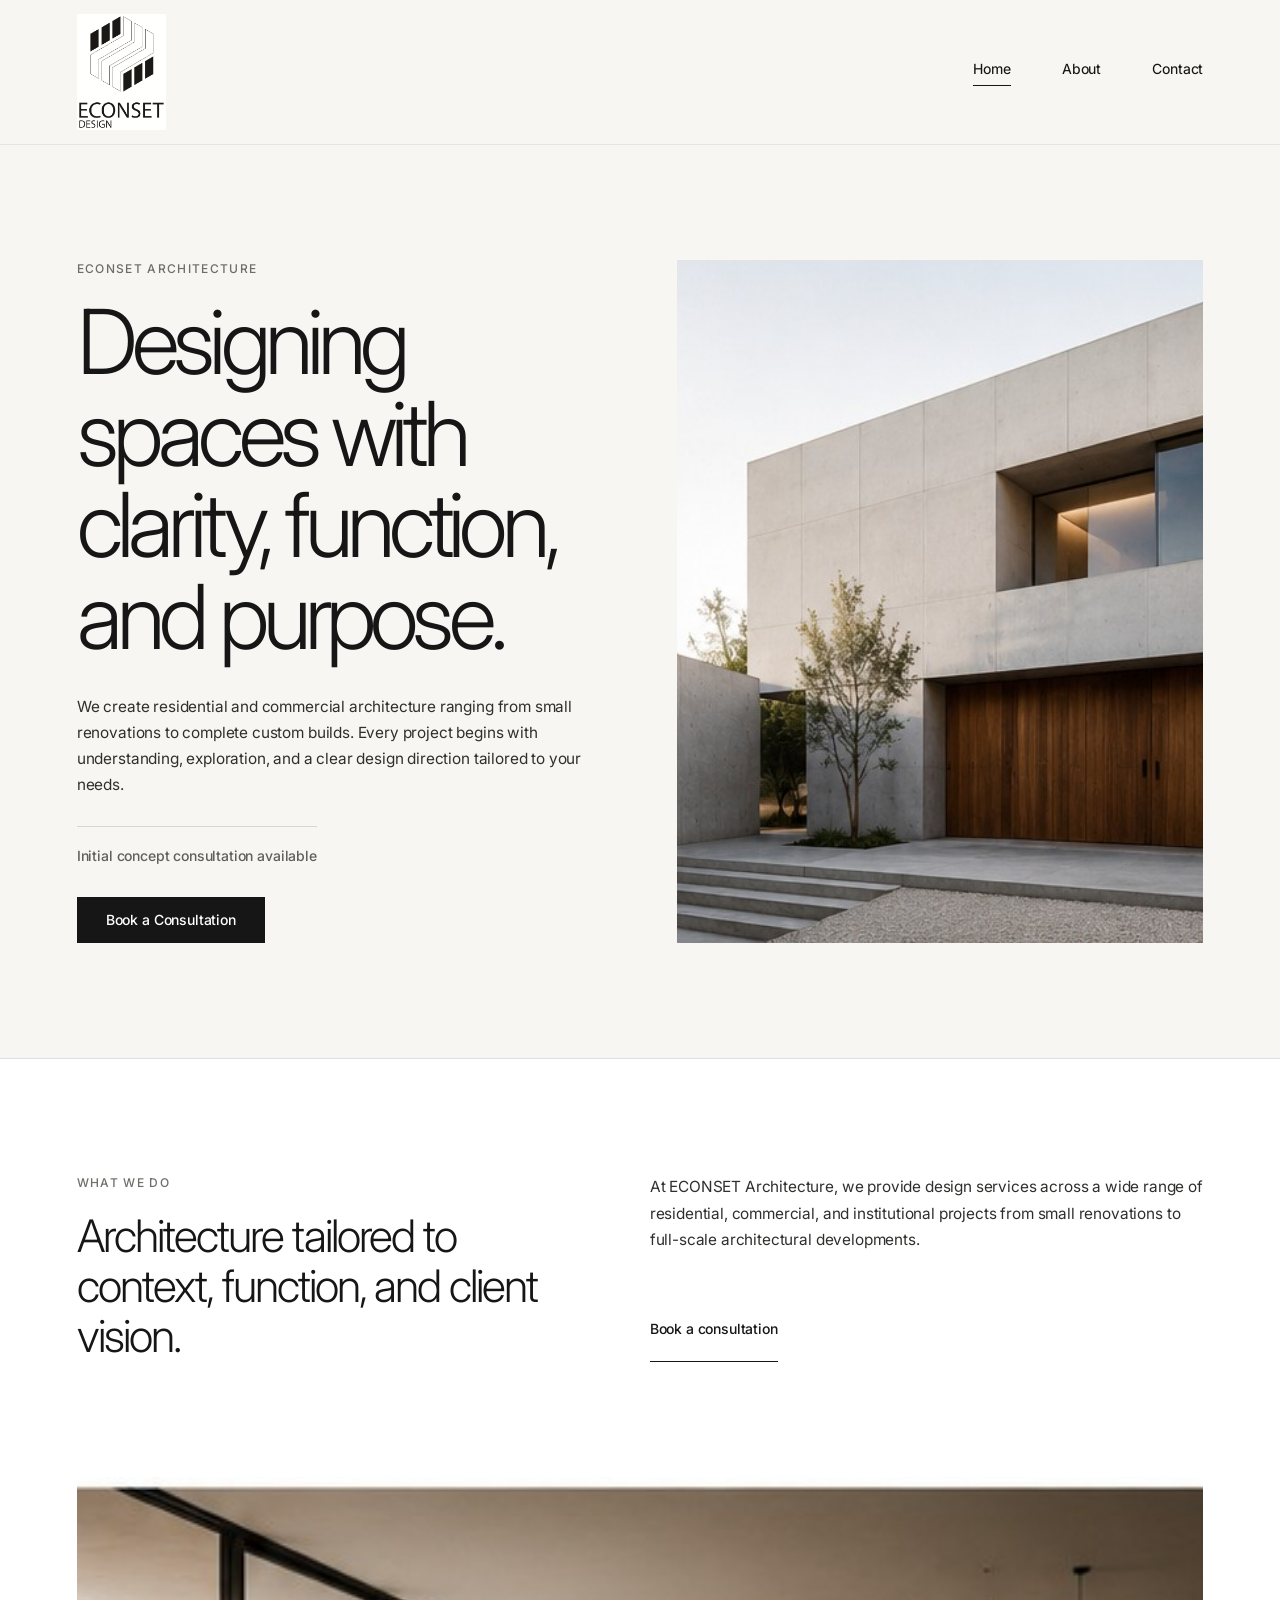
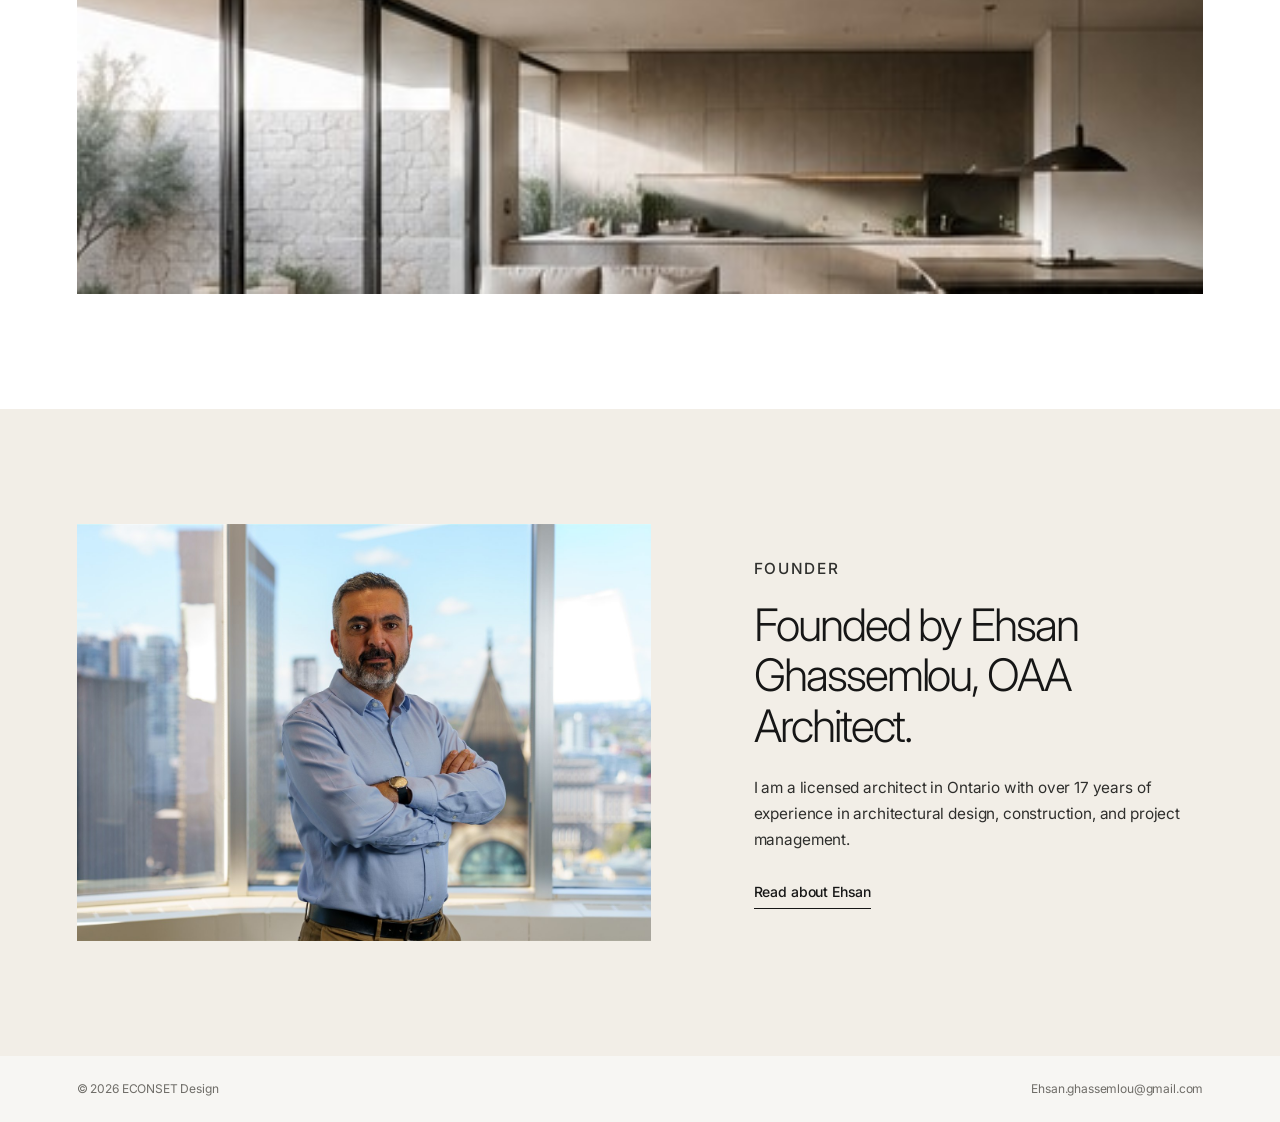
==== index.html @ 179ab087 "Use logo and architecture photos in site" ====
<!doctype html>
<html lang="en">
  <head>
    <meta charset="utf-8" />
    <meta name="viewport" content="width=device-width, initial-scale=1" />
    <meta
      name="description"
      content="ECONSET Design creates residential and commercial architecture with clarity, function, and purpose."
    />
    <title>ECONSET Design | Architecture Studio</title>
    <link rel="stylesheet" href="styles.css" />
  </head>
  <body data-page="home">
    <header class="site-header">
      <a class="brand" href="index.html" aria-label="ECONSET Design home">
        <img src="assets/econset-design-logo.png" alt="ECONSET Design" />
      </a>

      <nav class="nav" aria-label="Primary navigation" data-nav>
        <a href="index.html" data-nav-link="home">Home</a>
        <a href="about.html" data-nav-link="about">About</a>
        <a href="contact.html" data-nav-link="contact">Contact</a>
      </nav>

      <button class="menu-button" type="button" aria-label="Open menu" aria-expanded="false" data-menu-button>
        <span></span>
        <span></span>
      </button>
    </header>

    <main>
      <section class="home-hero">
        <div class="hero-copy">
          <p class="section-label">ECONSET Architecture</p>
          <h1>Designing spaces with clarity, function, and purpose.</h1>
          <p>
            We create residential and commercial architecture ranging from small renovations to complete custom builds.
            Every project begins with understanding, exploration, and a clear design direction tailored to your needs.
          </p>
          <p class="concept-note">Initial concept consultation available</p>
          <a class="button" href="contact.html">Book a Consultation</a>
        </div>
        <div class="hero-image">
          <img src="assets/hero-exterior.jpg" alt="Modern concrete residential architecture" />
        </div>
      </section>

      <section class="section split-section">
        <div>
          <p class="section-label">What We Do</p>
          <h2>Architecture tailored to context, function, and client vision.</h2>
        </div>
        <div class="body-copy">
          <p>
            At ECONSET Architecture, we provide design services across a wide range of residential, commercial, and
            institutional projects from small renovations to full-scale architectural developments.
          </p>
          <a class="text-link" href="contact.html">Book a consultation</a>
        </div>
      </section>

      <section class="image-band" aria-label="Warm modern interior architecture">
        <img src="assets/about-interior.jpg" alt="Warm minimal residential interior" />
      </section>

      <section class="section founder-preview">
        <img src="assets/ehsan-ghassemlou.jpg" alt="Ehsan Ghassemlou, OAA Architect" />
        <div>
          <p class="section-label">Founder</p>
          <h2>Founded by Ehsan Ghassemlou, OAA Architect.</h2>
          <p>
            I am a licensed architect in Ontario with over 17 years of experience in architectural design,
            construction, and project management.
          </p>
          <a class="text-link" href="about.html">Read about Ehsan</a>
        </div>
      </section>
    </main>

    <footer class="site-footer">
      <p>© 2026 ECONSET Design</p>
      <a href="mailto:Ehsan.ghassemlou@gmail.com">Ehsan.ghassemlou@gmail.com</a>
    </footer>

    <script src="script.js"></script>
  </body>
</html>
---- styles.css ----
@import url("https://fonts.googleapis.com/css2?family=Inter:wght@300;400;450;500;600&display=swap");

:root {
  --color-ink: #161616;
  --color-ink-soft: #2f2f2d;
  --color-muted: #6f6d68;
  --color-paper: #f7f6f3;
  --color-white: #ffffff;
  --color-warm-white: #f2eee7;
  --color-stone: #d4ccc2;
  --color-stone-mid: #a6a09a;
  --color-concrete: #625e58;
  --color-wood: #4f3321;
  --color-line: rgba(22, 22, 22, 0.14);
  --font-main: "Neue Haas Grotesk", "Inter", "Helvetica Neue", Arial, sans-serif;
  --page-max: 1280px;
  --section-x: clamp(24px, 6vw, 78px);
  --transition: 180ms ease;
}

* {
  box-sizing: border-box;
}

html {
  scroll-behavior: smooth;
}

body {
  margin: 0;
  color: var(--color-ink);
  background: var(--color-paper);
  font-family: var(--font-main);
  font-size: 16px;
  line-height: 1.55;
  letter-spacing: -0.01em;
}

body.menu-open {
  overflow: hidden;
}

a {
  color: inherit;
  text-decoration: none;
}

img {
  display: block;
  max-width: 100%;
}

p,
h1,
h2,
h3 {
  margin: 0;
}

main {
  width: min(100%, var(--page-max));
  margin: 0 auto;
  background: var(--color-white);
}

.site-header {
  position: sticky;
  top: 0;
  z-index: 20;
  width: min(100%, var(--page-max));
  min-height: 86px;
  display: flex;
  align-items: center;
  justify-content: space-between;
  gap: 40px;
  margin: 0 auto;
  padding: 14px var(--section-x);
  border-bottom: 1px solid rgba(22, 22, 22, 0.08);
  background: rgba(247, 246, 243, 0.94);
  backdrop-filter: blur(14px);
}

.brand {
  display: inline-flex;
  align-items: center;
  flex: 0 0 auto;
}

.brand img {
  width: clamp(70px, 7vw, 98px);
  height: auto;
}

.nav {
  display: flex;
  align-items: center;
  gap: clamp(30px, 4vw, 58px);
  color: var(--color-ink);
  font-size: 14px;
  font-weight: 450;
}

.nav a {
  padding-bottom: 5px;
  border-bottom: 1px solid transparent;
  transition: border-color var(--transition), opacity var(--transition);
}

.nav a:hover,
.nav a.is-active {
  border-color: currentColor;
}

.menu-button {
  display: none;
  width: 30px;
  height: 24px;
  padding: 0;
  border: 0;
  background: transparent;
  cursor: pointer;
}

.menu-button span {
  display: block;
  height: 1px;
  margin: 7px 0;
  background: var(--color-ink);
  transition: transform var(--transition), opacity var(--transition);
}

.menu-open .menu-button span:first-child {
  transform: translateY(4px) rotate(45deg);
}

.menu-open .menu-button span:last-child {
  transform: translateY(-4px) rotate(-45deg);
}

.home-hero {
  min-height: calc(100vh - 86px);
  display: grid;
  grid-template-columns: minmax(0, 0.7fr) minmax(380px, 0.72fr);
  gap: clamp(48px, 7vw, 96px);
  align-items: center;
  padding: clamp(72px, 9vw, 128px) var(--section-x);
  background: var(--color-paper);
}

.hero-copy {
  max-width: 710px;
}

.section-label {
  margin: 0 0 18px;
  color: var(--color-muted);
  font-size: 12px;
  font-weight: 500;
  letter-spacing: 0.11em;
  text-transform: uppercase;
}

h1 {
  max-width: 820px;
  font-size: clamp(48px, 7vw, 92px);
  font-weight: 300;
  line-height: 1.02;
  letter-spacing: -0.065em;
}

h2 {
  font-size: clamp(30px, 3.5vw, 48px);
  font-weight: 300;
  line-height: 1.12;
  letter-spacing: -0.045em;
}

h3 {
  font-size: 18px;
  font-weight: 500;
}

.hero-copy > p:not(.section-label):not(.concept-note),
.page-hero > p:not(.section-label),
.body-copy p,
.founder-preview p,
.narrative p,
.service-list p,
.timeline p,
.contact-hero p {
  max-width: 560px;
  color: var(--color-ink-soft);
  font-size: clamp(15px, 1.2vw, 17px);
  line-height: 1.7;
}

.hero-copy > p:not(.section-label):not(.concept-note) {
  margin-top: 32px;
}

.concept-note {
  width: fit-content;
  margin: 28px 0 30px;
  padding-top: 18px;
  border-top: 1px solid var(--color-line);
  color: var(--color-concrete);
  font-size: 14px;
  font-weight: 500;
}

.hero-image {
  min-height: 520px;
  align-self: stretch;
  overflow: hidden;
}

.hero-image img {
  width: 100%;
  height: 100%;
  object-fit: cover;
  object-position: center;
}

.button {
  min-height: 46px;
  display: inline-flex;
  align-items: center;
  justify-content: center;
  padding: 0 28px;
  border: 1px solid var(--color-ink);
  background: var(--color-ink);
  color: var(--color-white);
  font-size: 14px;
  font-weight: 500;
  transition: background var(--transition), color var(--transition), border-color var(--transition);
}

.button:hover {
  background: transparent;
  color: var(--color-ink);
}

.text-link {
  display: inline-flex;
  width: fit-content;
  margin-top: 28px;
  padding-bottom: 5px;
  border-bottom: 1px solid currentColor;
  color: var(--color-ink);
  font-size: 14px;
  font-weight: 500;
}

.section {
  padding: clamp(72px, 9vw, 118px) var(--section-x);
}

.split-section {
  display: grid;
  grid-template-columns: minmax(260px, 0.85fr) minmax(320px, 1fr);
  gap: clamp(44px, 8vw, 120px);
  border-top: 1px solid var(--color-line);
}

.body-copy {
  display: grid;
  gap: 22px;
}

.image-band {
  padding: 0 var(--section-x) clamp(72px, 9vw, 118px);
  background: var(--color-white);
}

.image-band img {
  width: 100%;
  aspect-ratio: 2.7 / 1;
  object-fit: cover;
  object-position: center;
}

.founder-preview {
  display: grid;
  grid-template-columns: minmax(320px, 0.92fr) minmax(300px, 0.72fr);
  gap: clamp(44px, 8vw, 104px);
  align-items: center;
  background: var(--color-warm-white);
}

.founder-preview img,
.about-hero img {
  width: 100%;
  aspect-ratio: 1.38 / 1;
  object-fit: cover;
  object-position: center;
}

.founder-preview h2 {
  margin-bottom: 24px;
}

.page-hero {
  min-height: 440px;
  display: grid;
  align-content: center;
  gap: 24px;
  padding: clamp(84px, 10vw, 132px) var(--section-x);
  background: var(--color-paper);
}

.page-hero h1 {
  max-width: 900px;
  font-size: clamp(44px, 6vw, 78px);
}

.about-hero {
  grid-template-columns: minmax(0, 0.85fr) minmax(320px, 0.72fr);
  align-items: center;
  background: var(--color-white);
}

.about-hero img {
  aspect-ratio: 1.12 / 1;
}

.narrative {
  max-width: 920px;
  display: grid;
  gap: 24px;
  margin: 0 auto;
  background: var(--color-white);
}

.narrative h2 {
  margin-bottom: 12px;
}

.profile-note {
  margin-top: 18px;
  color: var(--color-muted);
  font-size: 14px;
}

.service-list {
  display: grid;
  border-top: 1px solid var(--color-line);
}

.service-list article {
  display: grid;
  grid-template-columns: minmax(280px, 0.7fr) minmax(320px, 1fr);
  gap: clamp(28px, 7vw, 96px);
  padding: 34px 0;
  border-bottom: 1px solid var(--color-line);
}

.service-list h2 {
  font-size: clamp(24px, 2.6vw, 36px);
}

.timeline {
  display: grid;
  gap: 0;
  border-top: 1px solid var(--color-line);
}

.timeline article {
  display: grid;
  grid-template-columns: 88px minmax(0, 1fr);
  gap: 34px;
  align-items: baseline;
  padding: 30px 0;
  border-bottom: 1px solid var(--color-line);
}

.timeline span {
  color: var(--color-muted);
  font-size: 22px;
  font-weight: 300;
}

.timeline h2 {
  font-size: clamp(24px, 2.6vw, 34px);
}

.timeline p {
  margin-top: 10px;
}

.contact-grid {
  display: grid;
  grid-template-columns: minmax(280px, 0.65fr) minmax(360px, 1fr);
  gap: clamp(42px, 8vw, 118px);
  border-top: 1px solid var(--color-line);
}

.contact-hero {
  grid-template-columns: minmax(0, 0.82fr) minmax(320px, 0.7fr);
  align-items: center;
}

.contact-hero img {
  width: 100%;
  aspect-ratio: 1.35 / 1;
  object-fit: cover;
  object-position: center;
}

.contact-details {
  display: grid;
  align-content: start;
  gap: 18px;
  color: var(--color-ink-soft);
  font-size: clamp(18px, 2vw, 24px);
  font-weight: 300;
  line-height: 1.35;
}

.contact-details a:hover {
  color: var(--color-concrete);
}

.contact-form {
  display: grid;
  gap: 20px;
}

.contact-form label {
  display: grid;
  gap: 8px;
  color: var(--color-muted);
  font-size: 12px;
  font-weight: 500;
  letter-spacing: 0.08em;
  text-transform: uppercase;
}

.contact-form input,
.contact-form textarea {
  width: 100%;
  border: 0;
  border-bottom: 1px solid var(--color-line);
  border-radius: 0;
  background: transparent;
  color: var(--color-ink);
  font: inherit;
  outline: none;
  padding: 12px 0;
}

.contact-form textarea {
  resize: vertical;
}

.contact-form input:focus,
.contact-form textarea:focus {
  border-color: var(--color-ink);
}

.contact-form .button {
  width: fit-content;
  margin-top: 12px;
  cursor: pointer;
}

.site-footer {
  width: min(100%, var(--page-max));
  display: flex;
  justify-content: space-between;
  gap: 24px;
  margin: 0 auto;
  padding: 24px var(--section-x);
  color: var(--color-muted);
  background: var(--color-paper);
  font-size: 12px;
}

@media (max-width: 860px) {
  .site-header {
    min-height: 72px;
    padding: 10px 24px;
  }

  .brand img {
    width: 64px;
  }

  .nav {
    position: fixed;
    top: 72px;
    right: 0;
    left: 0;
    display: grid;
    gap: 0;
    padding: 8px 24px 22px;
    border-top: 1px solid rgba(22, 22, 22, 0.08);
    background: rgba(247, 246, 243, 0.98);
    transform: translateY(-125%);
    transition: transform var(--transition);
  }

  .nav.is-open {
    transform: translateY(0);
  }

  .nav a {
    width: fit-content;
    padding: 12px 0 5px;
  }

  .menu-button {
    display: block;
  }

  .home-hero,
  .split-section,
  .founder-preview,
  .about-hero,
  .contact-hero,
  .service-list article,
  .contact-grid {
    grid-template-columns: 1fr;
  }

  .home-hero {
    min-height: auto;
    gap: 48px;
    padding: 64px 28px;
  }

  .hero-image {
    min-height: 320px;
    order: -1;
  }

  .image-band {
    padding-right: 28px;
    padding-left: 28px;
  }

  .image-band img {
    aspect-ratio: 1.35 / 1;
  }

  .section,
  .page-hero {
    padding-right: 28px;
    padding-left: 28px;
  }

  .founder-preview img,
  .about-hero img {
    aspect-ratio: 1.05 / 1;
  }

  .service-list article {
    gap: 16px;
  }

  .timeline article {
    grid-template-columns: 1fr;
    gap: 8px;
  }

  .contact-form .button {
    width: 100%;
  }

  .site-footer {
    flex-direction: column;
    padding: 22px 28px;
  }
}

@media (max-width: 520px) {
  h1 {
    font-size: clamp(42px, 13vw, 58px);
  }

  .page-hero h1 {
    font-size: clamp(40px, 12vw, 54px);
  }

  .button {
    width: 100%;
  }
}
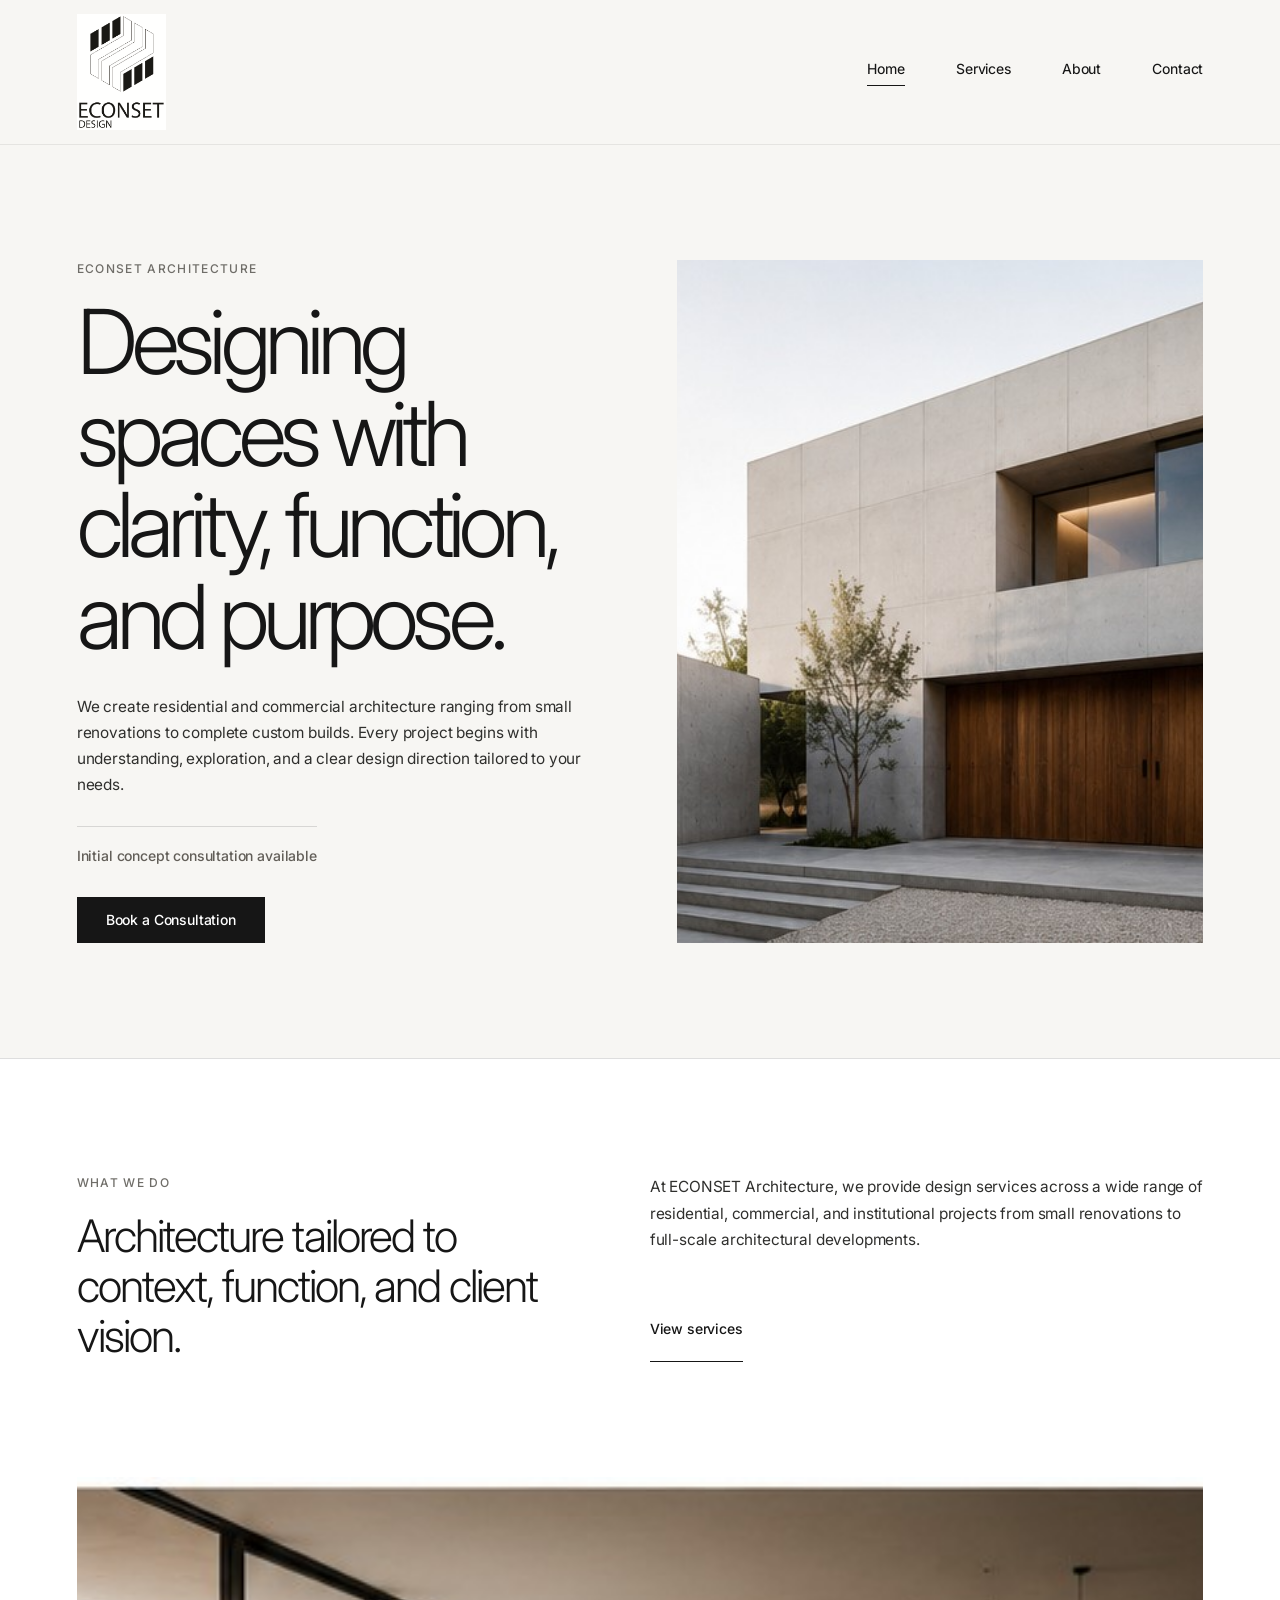
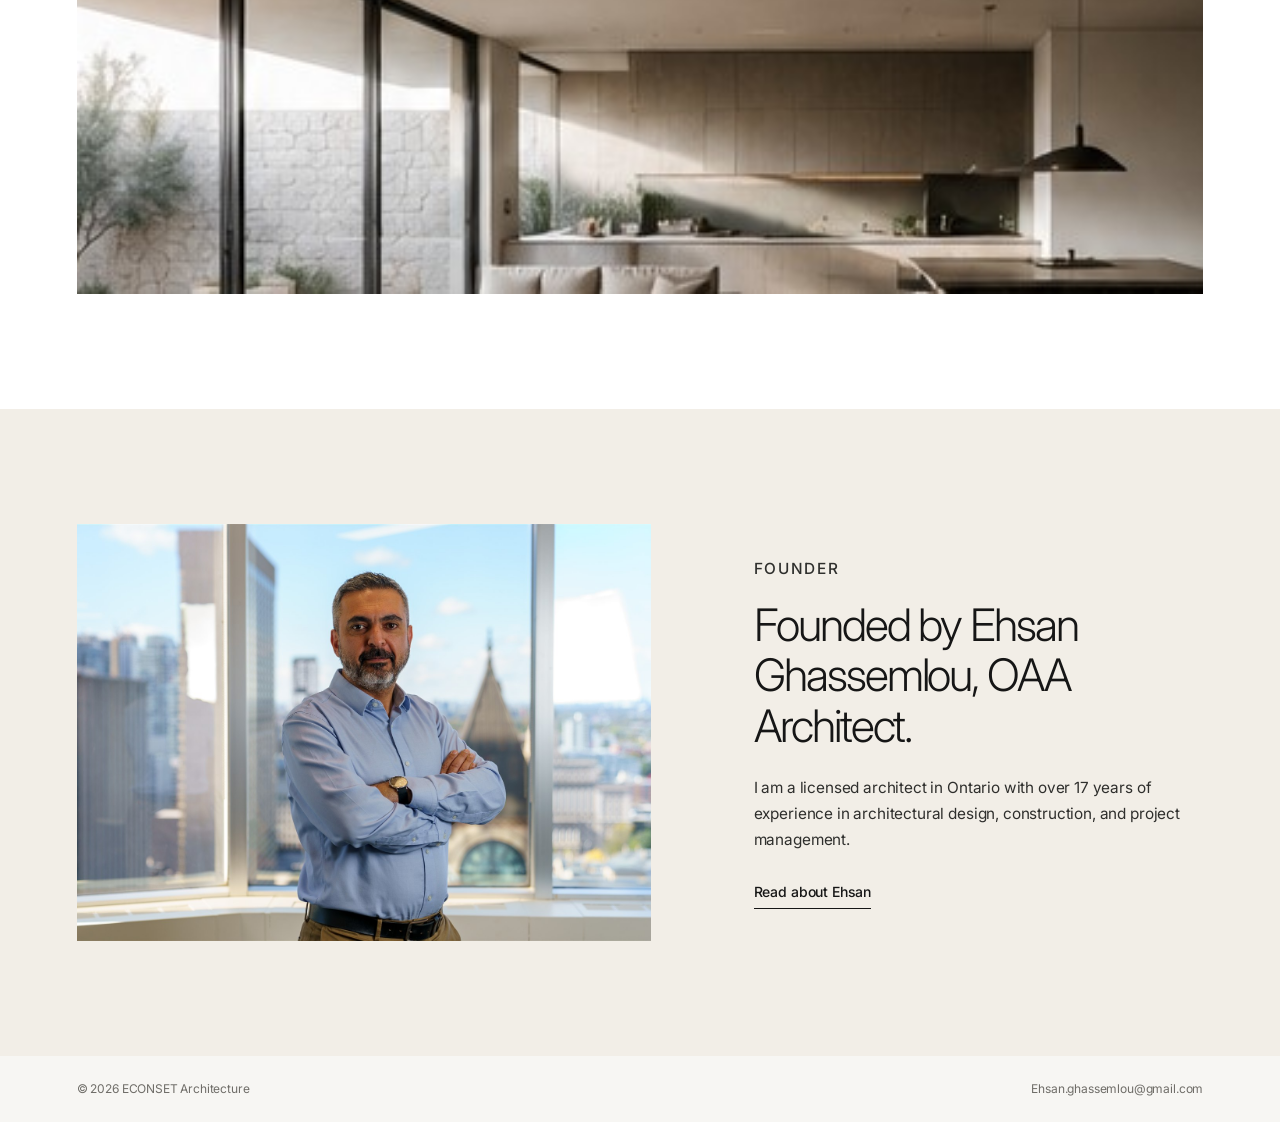
==== commit 667aa680: "Restore services page and reference layout" ====
--- a/index.html
+++ b/index.html
@@ -7,17 +7,18 @@
       name="description"
       content="ECONSET Design creates residential and commercial architecture with clarity, function, and purpose."
     />
-    <title>ECONSET Design | Architecture Studio</title>
+    <title>ECONSET Architecture</title>
     <link rel="stylesheet" href="styles.css" />
   </head>
   <body data-page="home">
     <header class="site-header">
-      <a class="brand" href="index.html" aria-label="ECONSET Design home">
+      <a class="brand" href="index.html" aria-label="ECONSET Architecture home">
         <img src="assets/econset-design-logo.png" alt="ECONSET Design" />
       </a>
 
       <nav class="nav" aria-label="Primary navigation" data-nav>
         <a href="index.html" data-nav-link="home">Home</a>
+        <a href="services.html" data-nav-link="services">Services</a>
         <a href="about.html" data-nav-link="about">About</a>
         <a href="contact.html" data-nav-link="contact">Contact</a>
       </nav>
@@ -55,7 +56,7 @@
             At ECONSET Architecture, we provide design services across a wide range of residential, commercial, and
             institutional projects from small renovations to full-scale architectural developments.
           </p>
-          <a class="text-link" href="contact.html">Book a consultation</a>
+          <a class="text-link" href="services.html">View services</a>
         </div>
       </section>
 
@@ -78,7 +79,7 @@
     </main>
 
     <footer class="site-footer">
-      <p>© 2026 ECONSET Design</p>
+      <p>&copy; 2026 ECONSET Architecture</p>
       <a href="mailto:Ehsan.ghassemlou@gmail.com">Ehsan.ghassemlou@gmail.com</a>
     </footer>
 
--- a/styles.css
+++ b/styles.css
@@ -394,12 +394,14 @@
   border-top: 1px solid var(--color-line);
 }
 
-.contact-hero {
+.contact-hero,
+.services-hero {
   grid-template-columns: minmax(0, 0.82fr) minmax(320px, 0.7fr);
   align-items: center;
 }
 
-.contact-hero img {
+.contact-hero img,
+.services-hero img {
   width: 100%;
   aspect-ratio: 1.35 / 1;
   object-fit: cover;
@@ -517,6 +519,7 @@
   .founder-preview,
   .about-hero,
   .contact-hero,
+  .services-hero,
   .service-list article,
   .contact-grid {
     grid-template-columns: 1fr;
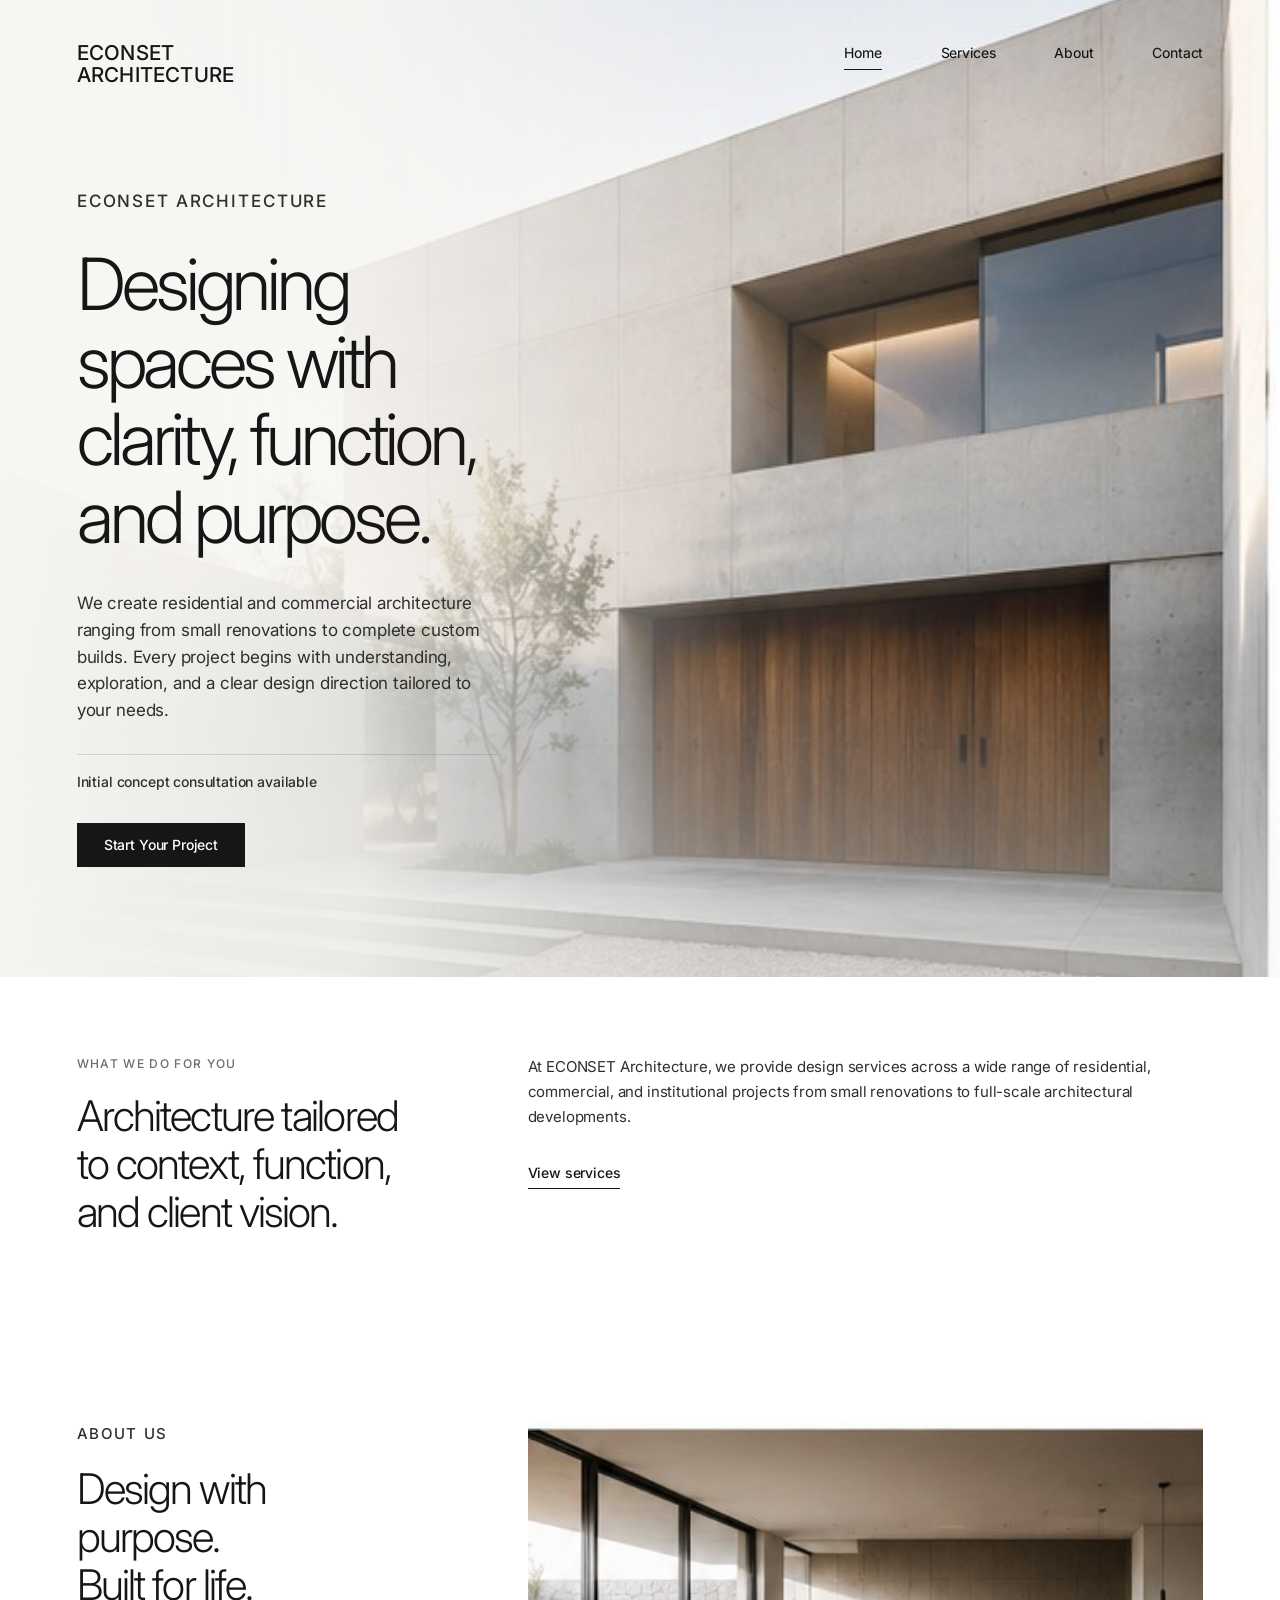
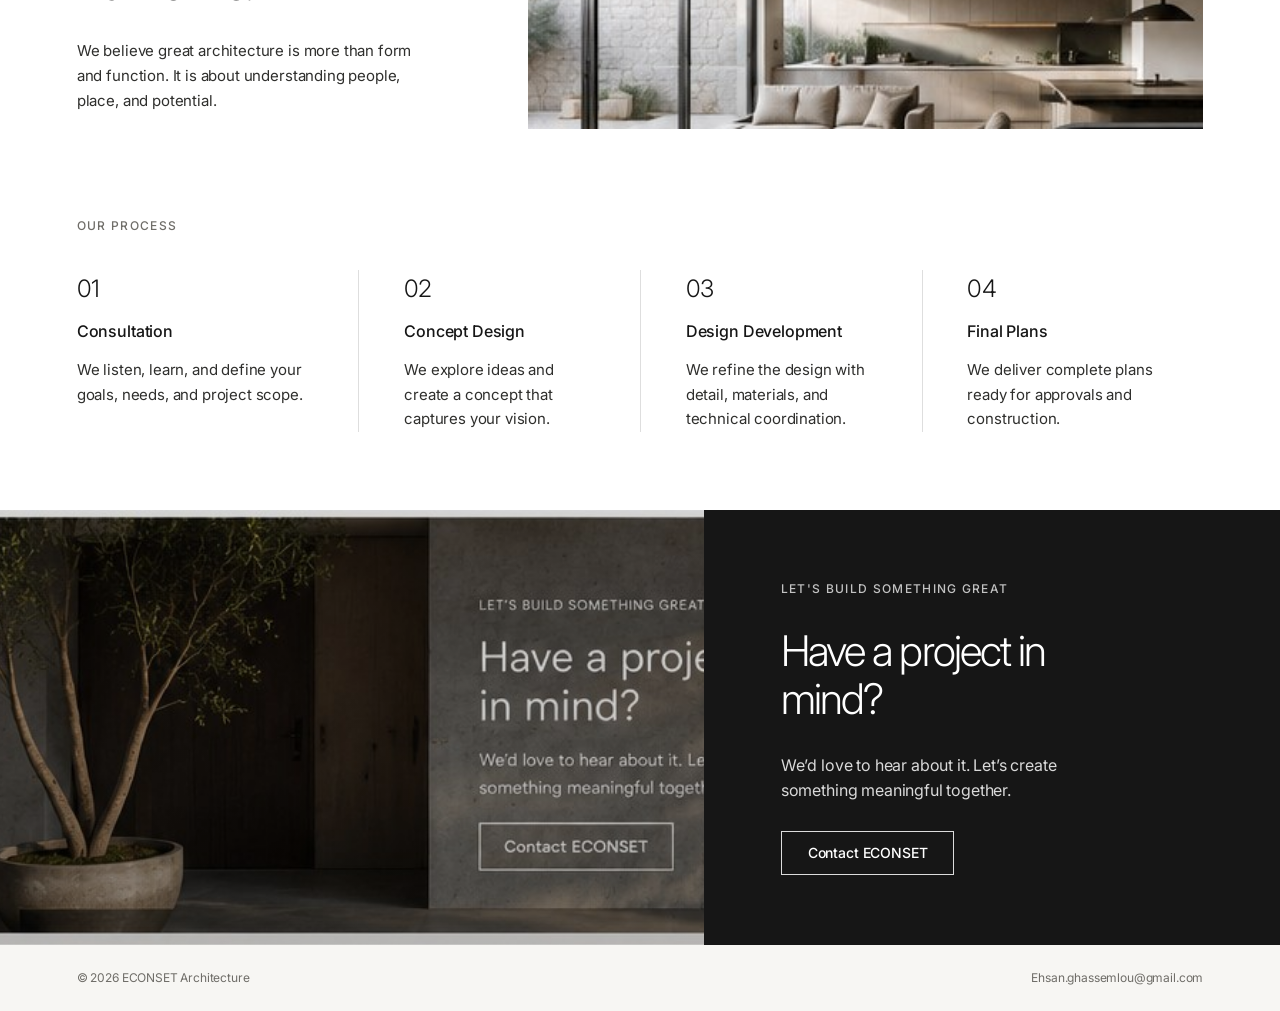
==== commit 1bd03c44: "Rebuild ECONSET architecture site" ====
--- a/index.html
+++ b/index.html
@@ -3,86 +3,110 @@
   <head>
     <meta charset="utf-8" />
     <meta name="viewport" content="width=device-width, initial-scale=1" />
-    <meta
-      name="description"
-      content="ECONSET Design creates residential and commercial architecture with clarity, function, and purpose."
-    />
+    <meta name="description" content="ECONSET Architecture designs residential and commercial spaces with clarity, function, and purpose." />
     <title>ECONSET Architecture</title>
     <link rel="stylesheet" href="styles.css" />
   </head>
   <body data-page="home">
-    <header class="site-header">
-      <a class="brand" href="index.html" aria-label="ECONSET Architecture home">
-        <img src="assets/econset-design-logo.png" alt="ECONSET Design" />
-      </a>
+    <div class="site-shell">
+      <header class="site-header">
+        <a class="logo" href="index.html" aria-label="ECONSET Architecture home">
+          ECONSET<br />ARCHITECTURE
+        </a>
+        <nav class="nav" aria-label="Primary navigation" data-nav>
+          <a href="index.html" data-nav-link="home">Home</a>
+          <a href="services.html" data-nav-link="services">Services</a>
+          <a href="about.html" data-nav-link="about">About</a>
+          <a href="contact.html" data-nav-link="contact">Contact</a>
+        </nav>
+        <button class="menu-button" type="button" aria-label="Open menu" aria-expanded="false" data-menu-button>
+          <span></span>
+          <span></span>
+        </button>
+      </header>
 
-      <nav class="nav" aria-label="Primary navigation" data-nav>
-        <a href="index.html" data-nav-link="home">Home</a>
-        <a href="services.html" data-nav-link="services">Services</a>
-        <a href="about.html" data-nav-link="about">About</a>
-        <a href="contact.html" data-nav-link="contact">Contact</a>
-      </nav>
+      <main>
+        <section class="hero">
+          <div class="hero-content">
+            <p class="section-label">ECONSET Architecture</p>
+            <h1>Designing spaces with clarity, function, and purpose.</h1>
+            <p>
+              We create residential and commercial architecture ranging from small renovations to complete custom builds.
+              Every project begins with understanding, exploration, and a clear design direction tailored to your needs.
+            </p>
+            <p class="hero-note">Initial concept consultation available</p>
+            <a class="button" href="contact.html">Start Your Project</a>
+          </div>
+        </section>
 
-      <button class="menu-button" type="button" aria-label="Open menu" aria-expanded="false" data-menu-button>
-        <span></span>
-        <span></span>
-      </button>
-    </header>
+        <section class="section intro-grid">
+          <div>
+            <p class="section-label">What We Do for You</p>
+            <h2>Architecture tailored to context, function, and client vision.</h2>
+          </div>
+          <div class="body-copy">
+            <p>
+              At ECONSET Architecture, we provide design services across a wide range of residential, commercial, and
+              institutional projects from small renovations to full-scale architectural developments.
+            </p>
+            <a class="text-link" href="services.html">View services</a>
+          </div>
+        </section>
 
-    <main>
-      <section class="home-hero">
-        <div class="hero-copy">
-          <p class="section-label">ECONSET Architecture</p>
-          <h1>Designing spaces with clarity, function, and purpose.</h1>
-          <p>
-            We create residential and commercial architecture ranging from small renovations to complete custom builds.
-            Every project begins with understanding, exploration, and a clear design direction tailored to your needs.
-          </p>
-          <p class="concept-note">Initial concept consultation available</p>
-          <a class="button" href="contact.html">Book a Consultation</a>
-        </div>
-        <div class="hero-image">
-          <img src="assets/hero-exterior.jpg" alt="Modern concrete residential architecture" />
-        </div>
-      </section>
+        <section class="section about-strip">
+          <div>
+            <p class="section-label">About Us</p>
+            <h2>Design with purpose.<br />Built for life.</h2>
+            <p>
+              We believe great architecture is more than form and function. It is about understanding people, place, and
+              potential.
+            </p>
+          </div>
+          <img src="assets/interior.jpg" alt="Warm minimal interior architecture" />
+        </section>
 
-      <section class="section split-section">
-        <div>
-          <p class="section-label">What We Do</p>
-          <h2>Architecture tailored to context, function, and client vision.</h2>
-        </div>
-        <div class="body-copy">
-          <p>
-            At ECONSET Architecture, we provide design services across a wide range of residential, commercial, and
-            institutional projects from small renovations to full-scale architectural developments.
-          </p>
-          <a class="text-link" href="services.html">View services</a>
-        </div>
-      </section>
+        <section class="section process-preview">
+          <p class="section-label">Our Process</p>
+          <div class="process-grid">
+            <article>
+              <span>01</span>
+              <h3>Consultation</h3>
+              <p>We listen, learn, and define your goals, needs, and project scope.</p>
+            </article>
+            <article>
+              <span>02</span>
+              <h3>Concept Design</h3>
+              <p>We explore ideas and create a concept that captures your vision.</p>
+            </article>
+            <article>
+              <span>03</span>
+              <h3>Design Development</h3>
+              <p>We refine the design with detail, materials, and technical coordination.</p>
+            </article>
+            <article>
+              <span>04</span>
+              <h3>Final Plans</h3>
+              <p>We deliver complete plans ready for approvals and construction.</p>
+            </article>
+          </div>
+        </section>
 
-      <section class="image-band" aria-label="Warm modern interior architecture">
-        <img src="assets/about-interior.jpg" alt="Warm minimal residential interior" />
-      </section>
+        <section class="cta">
+          <div class="cta-image" aria-hidden="true"></div>
+          <div class="cta-content">
+            <p class="section-label">Let's Build Something Great</p>
+            <h2>Have a project in mind?</h2>
+            <p>We’d love to hear about it. Let’s create something meaningful together.</p>
+            <a class="button button-outline" href="contact.html">Contact ECONSET</a>
+          </div>
+        </section>
+      </main>
 
-      <section class="section founder-preview">
-        <img src="assets/ehsan-ghassemlou.jpg" alt="Ehsan Ghassemlou, OAA Architect" />
-        <div>
-          <p class="section-label">Founder</p>
-          <h2>Founded by Ehsan Ghassemlou, OAA Architect.</h2>
-          <p>
-            I am a licensed architect in Ontario with over 17 years of experience in architectural design,
-            construction, and project management.
-          </p>
-          <a class="text-link" href="about.html">Read about Ehsan</a>
-        </div>
-      </section>
-    </main>
-
-    <footer class="site-footer">
-      <p>&copy; 2026 ECONSET Architecture</p>
-      <a href="mailto:Ehsan.ghassemlou@gmail.com">Ehsan.ghassemlou@gmail.com</a>
-    </footer>
-
+      <footer class="site-footer">
+        <p>&copy; 2026 ECONSET Architecture</p>
+        <a href="mailto:Ehsan.ghassemlou@gmail.com">Ehsan.ghassemlou@gmail.com</a>
+      </footer>
+    </div>
     <script src="script.js"></script>
   </body>
 </html>
--- a/styles.css
+++ b/styles.css
@@ -18,139 +18,157 @@
   --transition: 180ms ease;
 }
 
-* {
-  box-sizing: border-box;
-}
-
-html {
-  scroll-behavior: smooth;
-}
-
+* { box-sizing: border-box; }
+html { scroll-behavior: smooth; }
 body {
   margin: 0;
+  font-family: var(--font-main);
   color: var(--color-ink);
   background: var(--color-paper);
-  font-family: var(--font-main);
   font-size: 16px;
   line-height: 1.55;
   letter-spacing: -0.01em;
 }
-
-body.menu-open {
-  overflow: hidden;
-}
-
-a {
-  color: inherit;
-  text-decoration: none;
-}
-
-img {
-  display: block;
-  max-width: 100%;
-}
-
-p,
-h1,
-h2,
-h3 {
-  margin: 0;
-}
-
-main {
+body.menu-open { overflow: hidden; }
+img { max-width: 100%; display: block; }
+a { color: inherit; text-decoration: none; }
+p, h1, h2, h3 { margin: 0; }
+
+.site-shell {
   width: min(100%, var(--page-max));
   margin: 0 auto;
   background: var(--color-white);
+  overflow: hidden;
 }
 
 .site-header {
+  position: absolute;
+  z-index: 20;
+  top: 0;
+  left: 50%;
+  width: min(100%, var(--page-max));
+  transform: translateX(-50%);
+  display: flex;
+  align-items: flex-start;
+  justify-content: space-between;
+  padding: 42px var(--section-x) 0;
+}
+
+.static-header {
   position: sticky;
-  top: 0;
-  z-index: 20;
-  width: min(100%, var(--page-max));
-  min-height: 86px;
-  display: flex;
-  align-items: center;
-  justify-content: space-between;
-  gap: 40px;
-  margin: 0 auto;
-  padding: 14px var(--section-x);
+  transform: none;
+  left: auto;
   border-bottom: 1px solid rgba(22, 22, 22, 0.08);
   background: rgba(247, 246, 243, 0.94);
   backdrop-filter: blur(14px);
-}
-
-.brand {
-  display: inline-flex;
-  align-items: center;
-  flex: 0 0 auto;
-}
-
-.brand img {
-  width: clamp(70px, 7vw, 98px);
-  height: auto;
+  padding-bottom: 24px;
+}
+
+.logo {
+  font-size: clamp(18px, 1.6vw, 23px);
+  font-weight: 500;
+  line-height: 1.08;
+  letter-spacing: 0.01em;
+  text-transform: uppercase;
 }
 
 .nav {
   display: flex;
   align-items: center;
-  gap: clamp(30px, 4vw, 58px);
-  color: var(--color-ink);
+  gap: clamp(34px, 4.6vw, 64px);
   font-size: 14px;
   font-weight: 450;
 }
-
 .nav a {
   padding-bottom: 5px;
   border-bottom: 1px solid transparent;
   transition: border-color var(--transition), opacity var(--transition);
 }
-
-.nav a:hover,
-.nav a.is-active {
-  border-color: currentColor;
-}
+.nav a:hover, .nav a.is-active { border-color: currentColor; }
 
 .menu-button {
   display: none;
-  width: 30px;
-  height: 24px;
-  padding: 0;
+  width: 28px;
+  height: 20px;
   border: 0;
   background: transparent;
-  cursor: pointer;
-}
-
+  padding: 0;
+}
 .menu-button span {
   display: block;
   height: 1px;
-  margin: 7px 0;
+  margin: 6px 0;
   background: var(--color-ink);
-  transition: transform var(--transition), opacity var(--transition);
-}
-
-.menu-open .menu-button span:first-child {
-  transform: translateY(4px) rotate(45deg);
-}
-
-.menu-open .menu-button span:last-child {
-  transform: translateY(-4px) rotate(-45deg);
-}
-
-.home-hero {
-  min-height: calc(100vh - 86px);
-  display: grid;
-  grid-template-columns: minmax(0, 0.7fr) minmax(380px, 0.72fr);
-  gap: clamp(48px, 7vw, 96px);
-  align-items: center;
-  padding: clamp(72px, 9vw, 128px) var(--section-x);
-  background: var(--color-paper);
-}
-
-.hero-copy {
-  max-width: 710px;
-}
-
+}
+
+.hero {
+  position: relative;
+  min-height: 800px;
+  padding: 188px var(--section-x) 110px;
+  display: grid;
+  align-items: center;
+  isolation: isolate;
+}
+.hero::before {
+  content: "";
+  position: absolute;
+  inset: 0;
+  z-index: -2;
+  background:
+    linear-gradient(90deg, rgba(247,246,243,0.97) 0%, rgba(247,246,243,0.86) 28%, rgba(247,246,243,0.18) 58%, rgba(247,246,243,0) 100%),
+    url("assets/hero-exterior.jpg");
+  background-size: cover;
+  background-position: center right;
+}
+.hero::after {
+  content: "";
+  position: absolute;
+  inset: auto 0 0;
+  height: 32%;
+  z-index: -1;
+  background: linear-gradient(0deg, rgba(247,246,243,0.52), transparent);
+}
+.hero-content { max-width: 470px; }
+.hero h1 {
+  margin: 0 0 34px;
+  max-width: 610px;
+  font-size: clamp(46px, 6vw, 72px);
+  font-weight: 300;
+  line-height: 1.08;
+  letter-spacing: -0.055em;
+}
+.hero p {
+  max-width: 420px;
+  margin: 0 0 30px;
+  color: var(--color-ink-soft);
+  font-size: 17px;
+  line-height: 1.58;
+}
+.hero-note {
+  padding-top: 16px;
+  border-top: 1px solid var(--color-line);
+  font-size: 14px !important;
+  font-weight: 500;
+}
+
+.button {
+  display: inline-flex;
+  align-items: center;
+  justify-content: center;
+  min-height: 44px;
+  padding: 0 26px;
+  border: 1px solid var(--color-ink);
+  background: var(--color-ink);
+  color: var(--color-white);
+  font-size: 14px;
+  font-weight: 500;
+  transition: background var(--transition), color var(--transition), border-color var(--transition);
+}
+.button:hover { background: transparent; color: var(--color-ink); }
+.button-outline { background: transparent; color: var(--color-white); border-color: rgba(255,255,255,0.85); }
+.button-outline:hover { background: var(--color-white); color: var(--color-ink); }
+
+.section { padding: 78px var(--section-x); }
 .section-label {
   margin: 0 0 18px;
   color: var(--color-muted);
@@ -159,193 +177,116 @@
   letter-spacing: 0.11em;
   text-transform: uppercase;
 }
-
-h1 {
-  max-width: 820px;
-  font-size: clamp(48px, 7vw, 92px);
+h1, h2 {
   font-weight: 300;
-  line-height: 1.02;
-  letter-spacing: -0.065em;
-}
-
+  letter-spacing: -0.045em;
+}
 h2 {
-  font-size: clamp(30px, 3.5vw, 48px);
-  font-weight: 300;
-  line-height: 1.12;
-  letter-spacing: -0.045em;
-}
-
-h3 {
-  font-size: 18px;
-  font-weight: 500;
-}
-
-.hero-copy > p:not(.section-label):not(.concept-note),
-.page-hero > p:not(.section-label),
-.body-copy p,
-.founder-preview p,
-.narrative p,
-.service-list p,
-.timeline p,
-.contact-hero p {
-  max-width: 560px;
+  margin-bottom: 30px;
+  font-size: clamp(30px, 3.3vw, 46px);
+  line-height: 1.14;
+}
+h3 { font-size: 16px; font-weight: 500; }
+.body-copy { display: grid; gap: 20px; }
+.body-copy p, .page-hero p, .about-strip p, .process-grid p, .service-list p, .process-list p, .narrative p, .contact-details {
   color: var(--color-ink-soft);
-  font-size: clamp(15px, 1.2vw, 17px);
-  line-height: 1.7;
-}
-
-.hero-copy > p:not(.section-label):not(.concept-note) {
-  margin-top: 32px;
-}
-
-.concept-note {
+  font-size: 15px;
+  line-height: 1.65;
+}
+.text-link {
   width: fit-content;
-  margin: 28px 0 30px;
-  padding-top: 18px;
-  border-top: 1px solid var(--color-line);
-  color: var(--color-concrete);
+  display: inline-flex;
+  margin-top: 12px;
+  padding-bottom: 5px;
+  border-bottom: 1px solid currentColor;
   font-size: 14px;
   font-weight: 500;
 }
 
-.hero-image {
-  min-height: 520px;
-  align-self: stretch;
-  overflow: hidden;
-}
-
-.hero-image img {
+.intro-grid, .about-strip {
+  display: grid;
+  grid-template-columns: minmax(260px, 0.72fr) minmax(420px, 1.45fr);
+  gap: clamp(56px, 9vw, 150px);
+  align-items: start;
+}
+.about-strip img {
   width: 100%;
-  height: 100%;
+  aspect-ratio: 2.2 / 1;
   object-fit: cover;
   object-position: center;
 }
 
-.button {
-  min-height: 46px;
-  display: inline-flex;
-  align-items: center;
-  justify-content: center;
-  padding: 0 28px;
-  border: 1px solid var(--color-ink);
+.process-preview { padding-top: 10px; }
+.process-grid {
+  display: grid;
+  grid-template-columns: repeat(4, 1fr);
+  margin-top: 34px;
+}
+.process-grid article {
+  min-height: 140px;
+  padding-right: clamp(24px, 3.5vw, 58px);
+}
+.process-grid article + article {
+  border-left: 1px solid var(--color-line);
+  padding-left: clamp(24px, 3.5vw, 58px);
+}
+.process-grid span {
+  display: block;
+  margin-bottom: 12px;
+  font-size: 24px;
+  font-weight: 300;
+  letter-spacing: -0.03em;
+}
+.process-grid h3 { margin-bottom: 14px; }
+
+.cta {
+  min-height: 420px;
+  display: grid;
+  grid-template-columns: 0.55fr 0.45fr;
+  align-items: center;
+  color: var(--color-white);
   background: var(--color-ink);
-  color: var(--color-white);
-  font-size: 14px;
-  font-weight: 500;
-  transition: background var(--transition), color var(--transition), border-color var(--transition);
-}
-
-.button:hover {
-  background: transparent;
-  color: var(--color-ink);
-}
-
-.text-link {
-  display: inline-flex;
-  width: fit-content;
-  margin-top: 28px;
-  padding-bottom: 5px;
-  border-bottom: 1px solid currentColor;
-  color: var(--color-ink);
-  font-size: 14px;
-  font-weight: 500;
-}
-
-.section {
-  padding: clamp(72px, 9vw, 118px) var(--section-x);
-}
-
-.split-section {
-  display: grid;
-  grid-template-columns: minmax(260px, 0.85fr) minmax(320px, 1fr);
-  gap: clamp(44px, 8vw, 120px);
-  border-top: 1px solid var(--color-line);
-}
-
-.body-copy {
-  display: grid;
-  gap: 22px;
-}
-
-.image-band {
-  padding: 0 var(--section-x) clamp(72px, 9vw, 118px);
-  background: var(--color-white);
-}
-
-.image-band img {
+}
+.cta-image {
+  height: 100%;
+  min-height: 420px;
+  background:
+    linear-gradient(rgba(0,0,0,0.15), rgba(0,0,0,0.25)),
+    url("assets/courtyard.jpg");
+  background-size: cover;
+  background-position: center;
+}
+.cta-content { max-width: 470px; padding: 70px var(--section-x); }
+.cta .section-label { color: rgba(255,255,255,0.74); }
+.cta p { max-width: 330px; margin-bottom: 28px; color: rgba(255,255,255,0.84); }
+
+.page-hero {
+  min-height: 430px;
+  display: grid;
+  align-content: center;
+  gap: 24px;
+  padding: 86px var(--section-x);
+  background: var(--color-paper);
+}
+.page-hero h1 {
+  max-width: 820px;
+  font-size: clamp(42px, 6vw, 72px);
+  line-height: 1.08;
+}
+.two-col-hero {
+  grid-template-columns: minmax(0, 0.82fr) minmax(330px, 0.72fr);
+  align-items: center;
+  gap: clamp(40px, 7vw, 90px);
+}
+.two-col-hero img, .contact-hero img {
   width: 100%;
-  aspect-ratio: 2.7 / 1;
+  aspect-ratio: 1.35 / 1;
   object-fit: cover;
   object-position: center;
 }
-
-.founder-preview {
-  display: grid;
-  grid-template-columns: minmax(320px, 0.92fr) minmax(300px, 0.72fr);
-  gap: clamp(44px, 8vw, 104px);
-  align-items: center;
-  background: var(--color-warm-white);
-}
-
-.founder-preview img,
-.about-hero img {
-  width: 100%;
-  aspect-ratio: 1.38 / 1;
-  object-fit: cover;
-  object-position: center;
-}
-
-.founder-preview h2 {
-  margin-bottom: 24px;
-}
-
-.page-hero {
-  min-height: 440px;
-  display: grid;
-  align-content: center;
-  gap: 24px;
-  padding: clamp(84px, 10vw, 132px) var(--section-x);
-  background: var(--color-paper);
-}
-
-.page-hero h1 {
-  max-width: 900px;
-  font-size: clamp(44px, 6vw, 78px);
-}
-
-.about-hero {
-  grid-template-columns: minmax(0, 0.85fr) minmax(320px, 0.72fr);
-  align-items: center;
-  background: var(--color-white);
-}
-
-.about-hero img {
-  aspect-ratio: 1.12 / 1;
-}
-
-.narrative {
-  max-width: 920px;
-  display: grid;
-  gap: 24px;
-  margin: 0 auto;
-  background: var(--color-white);
-}
-
-.narrative h2 {
-  margin-bottom: 12px;
-}
-
-.profile-note {
-  margin-top: 18px;
-  color: var(--color-muted);
-  font-size: 14px;
-}
-
-.service-list {
-  display: grid;
-  border-top: 1px solid var(--color-line);
-}
-
+.about-founder img { object-position: center; }
+
+.service-list { display: grid; border-top: 1px solid var(--color-line); }
 .service-list article {
   display: grid;
   grid-template-columns: minmax(280px, 0.7fr) minmax(320px, 1fr);
@@ -353,124 +294,61 @@
   padding: 34px 0;
   border-bottom: 1px solid var(--color-line);
 }
-
-.service-list h2 {
-  font-size: clamp(24px, 2.6vw, 36px);
-}
-
-.timeline {
-  display: grid;
-  gap: 0;
-  border-top: 1px solid var(--color-line);
-}
-
-.timeline article {
+.service-list h2 { margin: 0; font-size: clamp(24px, 2.6vw, 34px); }
+
+.process-list { display: grid; margin-top: 34px; border-top: 1px solid var(--color-line); }
+.process-list article {
   display: grid;
   grid-template-columns: 88px minmax(0, 1fr);
   gap: 34px;
   align-items: baseline;
-  padding: 30px 0;
+  padding: 28px 0;
   border-bottom: 1px solid var(--color-line);
 }
-
-.timeline span {
-  color: var(--color-muted);
-  font-size: 22px;
-  font-weight: 300;
-}
-
-.timeline h2 {
-  font-size: clamp(24px, 2.6vw, 34px);
-}
-
-.timeline p {
-  margin-top: 10px;
-}
-
+.process-list span { color: var(--color-muted); font-size: 22px; font-weight: 300; }
+.process-list h2 { margin: 0; font-size: clamp(23px, 2.6vw, 34px); }
+.process-copy { max-width: 760px; margin-top: 42px; margin-left: auto; }
+
+.narrative {
+  max-width: 920px;
+  display: grid;
+  gap: 24px;
+  margin: 0 auto;
+}
+.narrative h2 { margin-bottom: 8px; }
+
+.contact-hero {
+  grid-template-columns: minmax(0, 0.82fr) minmax(320px, 0.7fr);
+  align-items: center;
+}
 .contact-grid {
   display: grid;
   grid-template-columns: minmax(280px, 0.65fr) minmax(360px, 1fr);
   gap: clamp(42px, 8vw, 118px);
   border-top: 1px solid var(--color-line);
 }
-
-.contact-hero,
-.services-hero {
-  grid-template-columns: minmax(0, 0.82fr) minmax(320px, 0.7fr);
-  align-items: center;
-}
-
-.contact-hero img,
-.services-hero img {
-  width: 100%;
-  aspect-ratio: 1.35 / 1;
-  object-fit: cover;
-  object-position: center;
-}
-
-.contact-details {
-  display: grid;
-  align-content: start;
-  gap: 18px;
-  color: var(--color-ink-soft);
-  font-size: clamp(18px, 2vw, 24px);
-  font-weight: 300;
-  line-height: 1.35;
-}
-
-.contact-details a:hover {
-  color: var(--color-concrete);
-}
-
-.contact-form {
-  display: grid;
-  gap: 20px;
-}
-
-.contact-form label {
-  display: grid;
-  gap: 8px;
-  color: var(--color-muted);
-  font-size: 12px;
-  font-weight: 500;
-  letter-spacing: 0.08em;
-  text-transform: uppercase;
-}
-
-.contact-form input,
-.contact-form textarea {
+.contact-details { display: grid; align-content: start; gap: 18px; font-size: clamp(18px, 2vw, 24px); font-weight: 300; }
+.contact-details .button { margin-top: 18px; width: fit-content; }
+.contact-form { display: grid; gap: 20px; }
+.contact-form label { display: grid; gap: 8px; color: var(--color-muted); font-size: 12px; font-weight: 500; letter-spacing: 0.08em; text-transform: uppercase; }
+.contact-form input, .contact-form textarea {
   width: 100%;
   border: 0;
   border-bottom: 1px solid var(--color-line);
-  border-radius: 0;
   background: transparent;
   color: var(--color-ink);
   font: inherit;
   outline: none;
   padding: 12px 0;
 }
-
-.contact-form textarea {
-  resize: vertical;
-}
-
-.contact-form input:focus,
-.contact-form textarea:focus {
-  border-color: var(--color-ink);
-}
-
-.contact-form .button {
-  width: fit-content;
-  margin-top: 12px;
-  cursor: pointer;
-}
+.contact-form textarea { resize: vertical; }
+.contact-form input:focus, .contact-form textarea:focus { border-color: var(--color-ink); }
+.contact-form .button { width: fit-content; margin-top: 12px; cursor: pointer; }
 
 .site-footer {
-  width: min(100%, var(--page-max));
   display: flex;
   justify-content: space-between;
   gap: 24px;
-  margin: 0 auto;
   padding: 24px var(--section-x);
   color: var(--color-muted);
   background: var(--color-paper);
@@ -478,113 +356,59 @@
 }
 
 @media (max-width: 860px) {
-  .site-header {
-    min-height: 72px;
-    padding: 10px 24px;
+  .site-header, .static-header {
+    position: fixed;
+    align-items: center;
+    padding: 22px 24px;
+    background: rgba(247,246,243,0.92);
+    backdrop-filter: blur(14px);
+    box-shadow: 0 1px 0 rgba(22,22,22,0.06);
   }
-
-  .brand img {
-    width: 64px;
-  }
-
   .nav {
     position: fixed;
-    top: 72px;
+    top: 68px;
     right: 0;
     left: 0;
     display: grid;
     gap: 0;
     padding: 8px 24px 22px;
-    border-top: 1px solid rgba(22, 22, 22, 0.08);
-    background: rgba(247, 246, 243, 0.98);
+    background: rgba(247,246,243,0.98);
+    border-top: 1px solid rgba(22,22,22,0.08);
     transform: translateY(-125%);
     transition: transform var(--transition);
   }
-
-  .nav.is-open {
-    transform: translateY(0);
+  .nav.is-open { transform: translateY(0); }
+  .nav a { width: fit-content; padding: 12px 0 5px; }
+  .menu-button { display: block; }
+  .logo { font-size: 14px; }
+  .hero {
+    min-height: 760px;
+    padding: 142px 28px 64px;
+    align-items: end;
   }
-
-  .nav a {
-    width: fit-content;
-    padding: 12px 0 5px;
+  .hero::before {
+    background:
+      linear-gradient(180deg, rgba(247,246,243,0.90) 0%, rgba(247,246,243,0.78) 35%, rgba(247,246,243,0.28) 72%, rgba(247,246,243,0.82) 100%),
+      url("assets/hero-exterior.jpg");
+    background-position: center;
   }
-
-  .menu-button {
-    display: block;
-  }
-
-  .home-hero,
-  .split-section,
-  .founder-preview,
-  .about-hero,
-  .contact-hero,
-  .services-hero,
-  .service-list article,
-  .contact-grid {
-    grid-template-columns: 1fr;
-  }
-
-  .home-hero {
-    min-height: auto;
-    gap: 48px;
-    padding: 64px 28px;
-  }
-
-  .hero-image {
-    min-height: 320px;
-    order: -1;
-  }
-
-  .image-band {
-    padding-right: 28px;
-    padding-left: 28px;
-  }
-
-  .image-band img {
-    aspect-ratio: 1.35 / 1;
-  }
-
-  .section,
-  .page-hero {
-    padding-right: 28px;
-    padding-left: 28px;
-  }
-
-  .founder-preview img,
-  .about-hero img {
-    aspect-ratio: 1.05 / 1;
-  }
-
-  .service-list article {
-    gap: 16px;
-  }
-
-  .timeline article {
-    grid-template-columns: 1fr;
-    gap: 8px;
-  }
-
-  .contact-form .button {
-    width: 100%;
-  }
-
-  .site-footer {
-    flex-direction: column;
-    padding: 22px 28px;
-  }
-}
-
-@media (max-width: 520px) {
-  h1 {
-    font-size: clamp(42px, 13vw, 58px);
-  }
-
-  .page-hero h1 {
-    font-size: clamp(40px, 12vw, 54px);
-  }
-
-  .button {
-    width: 100%;
-  }
-}
+  .hero h1 { font-size: clamp(40px, 13vw, 56px); margin-bottom: 24px; }
+  .hero p { font-size: 14px; max-width: 320px; }
+  .section, .page-hero { padding: 56px 28px; }
+  .intro-grid, .about-strip, .two-col-hero, .contact-hero, .contact-grid, .service-list article, .cta { grid-template-columns: 1fr; }
+  .about-strip { gap: 36px; }
+  .about-strip img, .two-col-hero img, .contact-hero img { order: -1; aspect-ratio: 1.35 / 1; }
+  .process-grid { grid-template-columns: 1fr; gap: 28px; }
+  .process-grid article, .process-grid article + article { padding: 0 0 26px; border-left: 0; border-bottom: 1px solid var(--color-line); }
+  .process-list article { grid-template-columns: 1fr; gap: 8px; }
+  .cta-image { min-height: 300px; }
+  .cta-content { padding: 48px 28px 58px; }
+  .contact-form .button, .contact-details .button { width: 100%; }
+  .site-footer { flex-direction: column; padding: 22px 28px; }
+}
+
+@media (max-width: 480px) {
+  body { font-size: 15px; }
+  .hero { min-height: 690px; }
+  .button { width: auto; min-height: 42px; padding-inline: 22px; font-size: 13px; }
+}
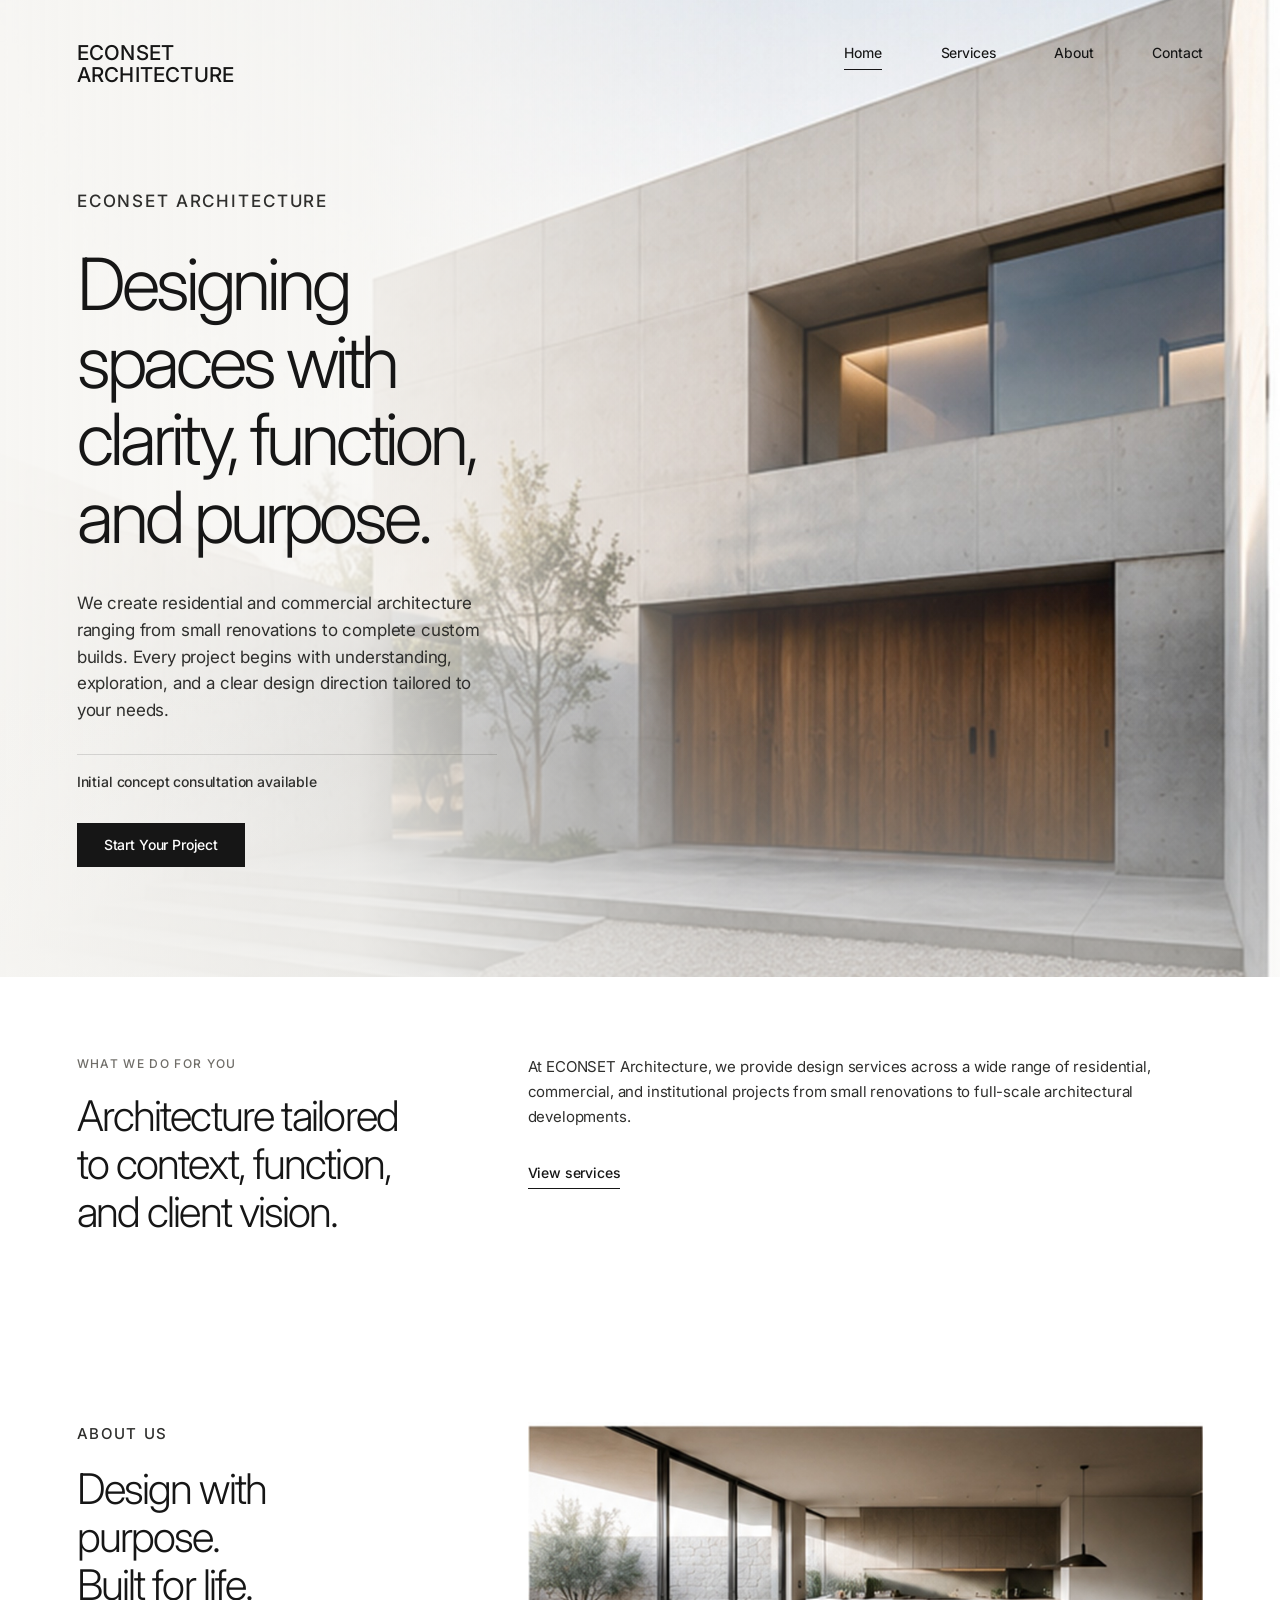
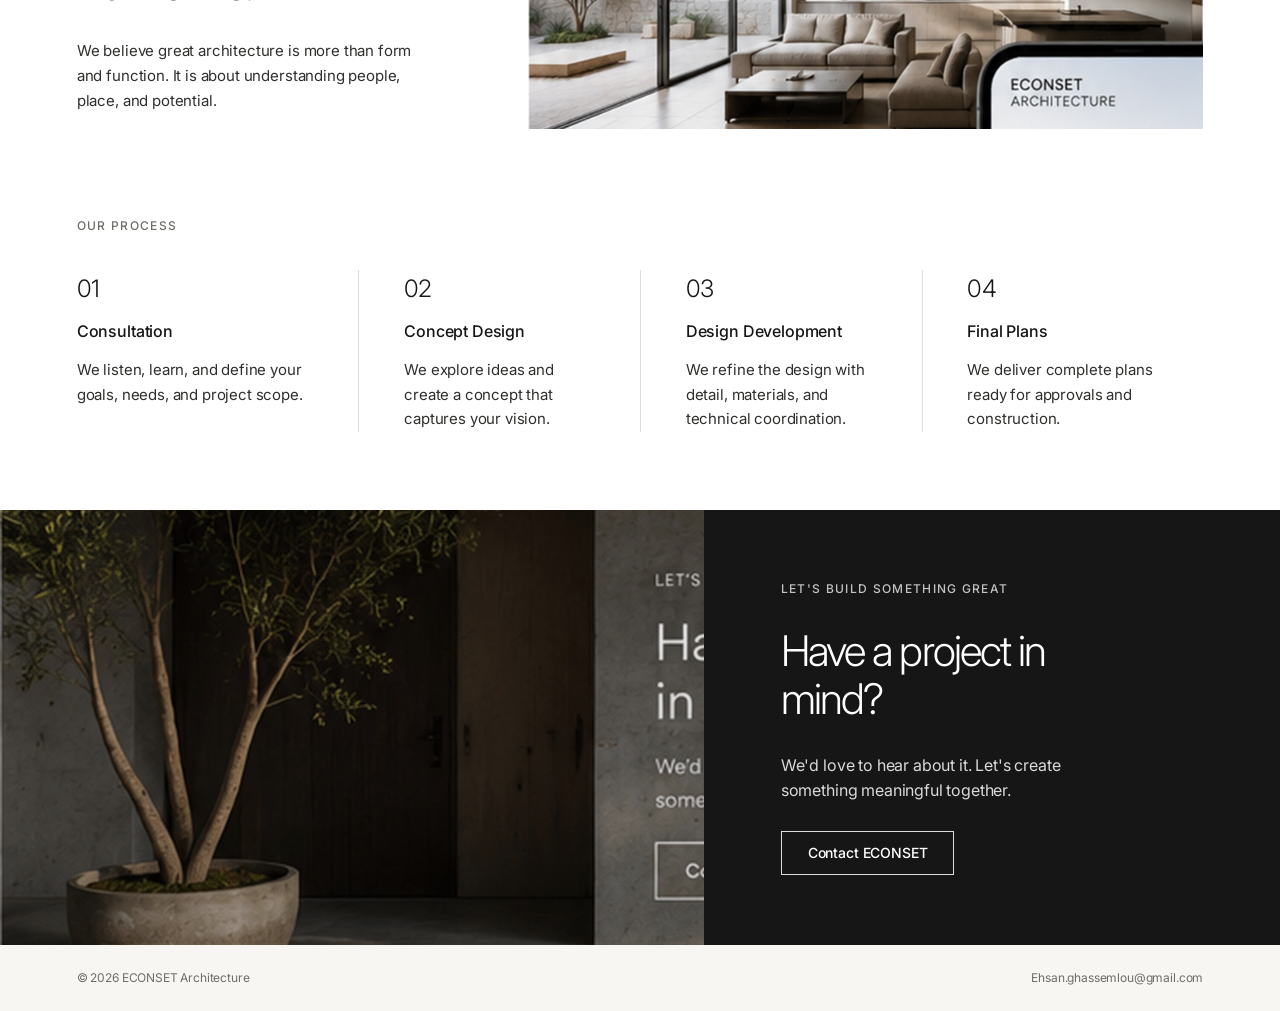
==== commit a27bf2f5: "Improve ECONSET imagery and contact layout" ====
--- a/index.html
+++ b/index.html
@@ -96,7 +96,7 @@
           <div class="cta-content">
             <p class="section-label">Let's Build Something Great</p>
             <h2>Have a project in mind?</h2>
-            <p>We’d love to hear about it. Let’s create something meaningful together.</p>
+            <p>We'd love to hear about it. Let's create something meaningful together.</p>
             <a class="button button-outline" href="contact.html">Contact ECONSET</a>
           </div>
         </section>
--- a/styles.css
+++ b/styles.css
@@ -251,10 +251,10 @@
   height: 100%;
   min-height: 420px;
   background:
-    linear-gradient(rgba(0,0,0,0.15), rgba(0,0,0,0.25)),
+    linear-gradient(rgba(0,0,0,0.08), rgba(0,0,0,0.16)),
     url("assets/courtyard.jpg");
   background-size: cover;
-  background-position: center;
+  background-position: center left;
 }
 .cta-content { max-width: 470px; padding: 70px var(--section-x); }
 .cta .section-label { color: rgba(255,255,255,0.74); }
@@ -284,6 +284,10 @@
   object-fit: cover;
   object-position: center;
 }
+.contact-hero img {
+  aspect-ratio: 1.18 / 1;
+  object-position: center;
+}
 .about-founder img { object-position: center; }
 
 .service-list { display: grid; border-top: 1px solid var(--color-line); }
@@ -325,9 +329,38 @@
   display: grid;
   grid-template-columns: minmax(280px, 0.65fr) minmax(360px, 1fr);
   gap: clamp(42px, 8vw, 118px);
+  align-items: stretch;
   border-top: 1px solid var(--color-line);
 }
-.contact-details { display: grid; align-content: start; gap: 18px; font-size: clamp(18px, 2vw, 24px); font-weight: 300; }
+.contact-panel {
+  min-height: 100%;
+  padding: clamp(30px, 4vw, 46px);
+  border: 1px solid var(--color-line);
+  background: var(--color-paper);
+}
+.contact-details {
+  display: grid;
+  align-content: start;
+  gap: 20px;
+  font-size: clamp(17px, 1.6vw, 21px);
+  font-weight: 300;
+}
+.contact-item {
+  display: grid;
+  grid-template-columns: 24px minmax(0, 1fr);
+  gap: 16px;
+  align-items: start;
+}
+.contact-item svg {
+  width: 21px;
+  height: 21px;
+  margin-top: 5px;
+  fill: none;
+  stroke: currentColor;
+  stroke-width: 1.45;
+  stroke-linecap: round;
+  stroke-linejoin: round;
+}
 .contact-details .button { margin-top: 18px; width: fit-content; }
 .contact-form { display: grid; gap: 20px; }
 .contact-form label { display: grid; gap: 8px; color: var(--color-muted); font-size: 12px; font-weight: 500; letter-spacing: 0.08em; text-transform: uppercase; }
@@ -403,6 +436,7 @@
   .process-list article { grid-template-columns: 1fr; gap: 8px; }
   .cta-image { min-height: 300px; }
   .cta-content { padding: 48px 28px 58px; }
+  .contact-panel { padding: 28px; }
   .contact-form .button, .contact-details .button { width: 100%; }
   .site-footer { flex-direction: column; padding: 22px 28px; }
 }
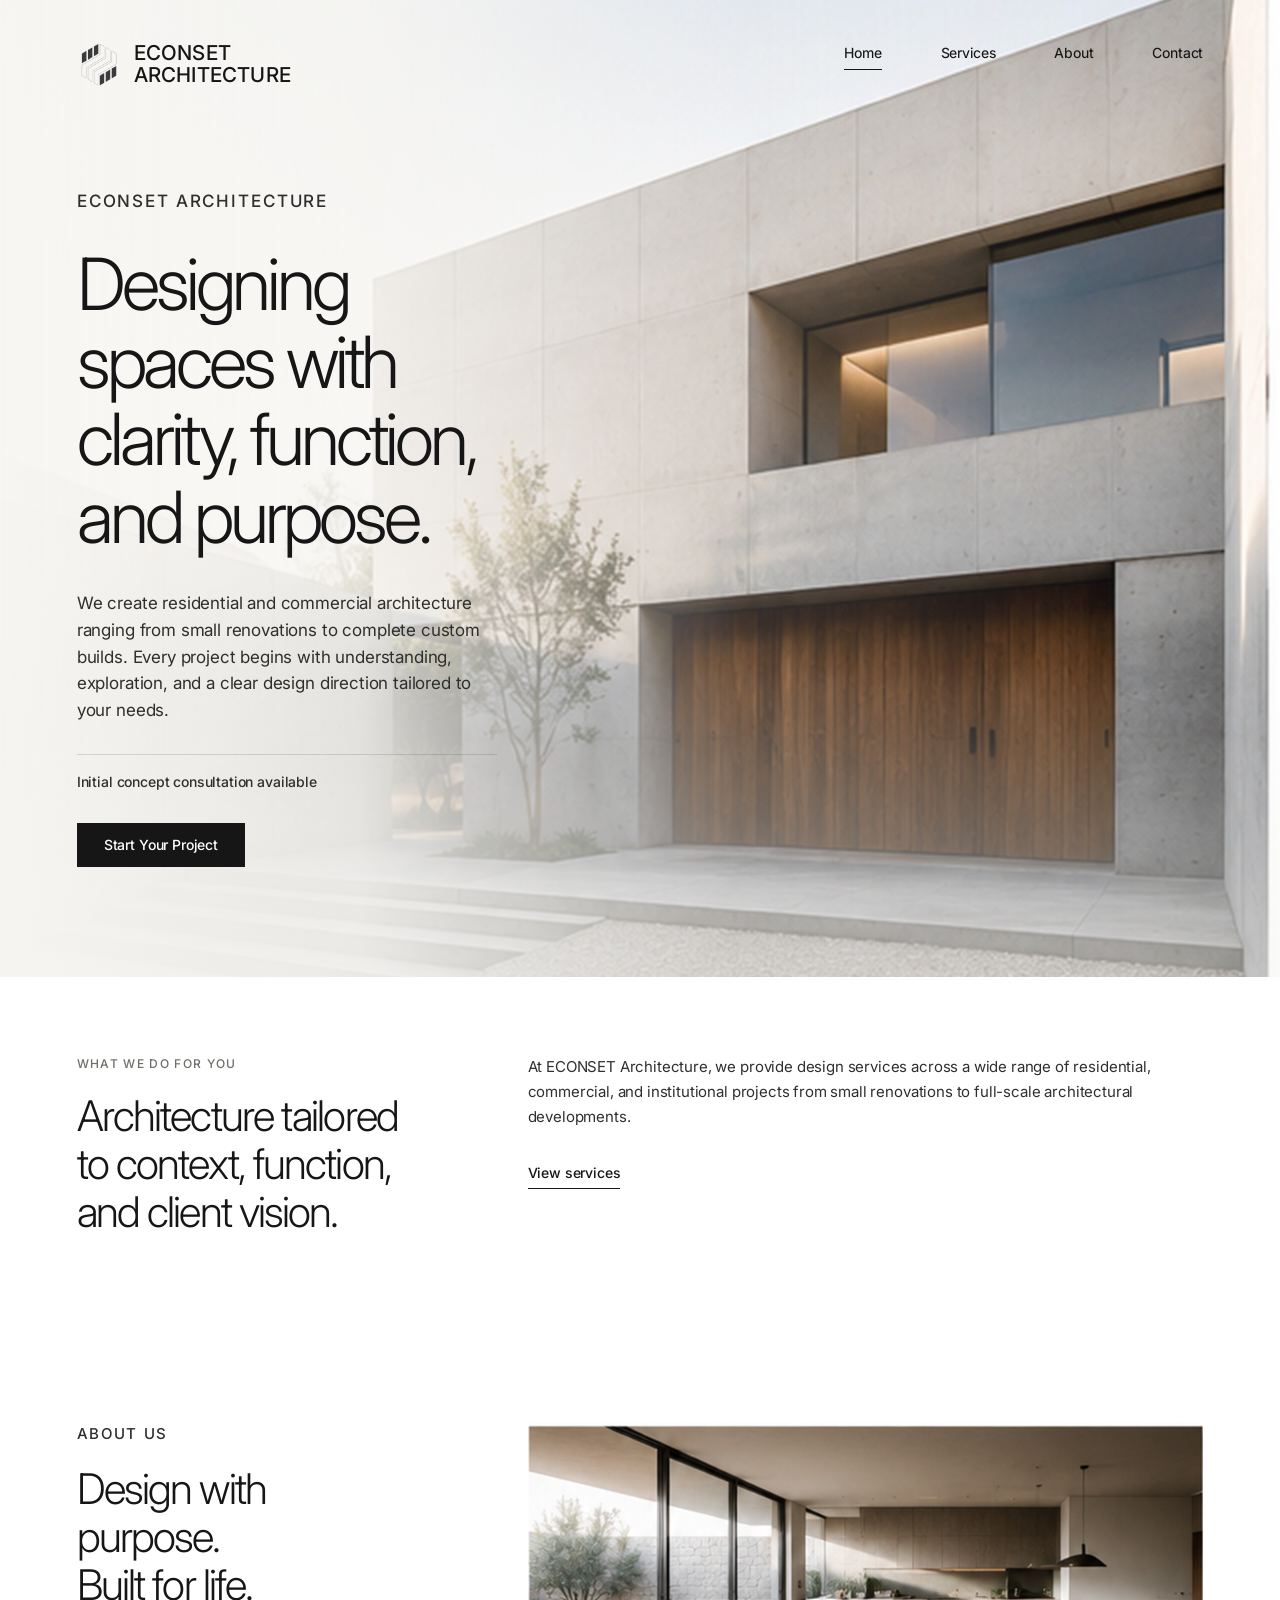
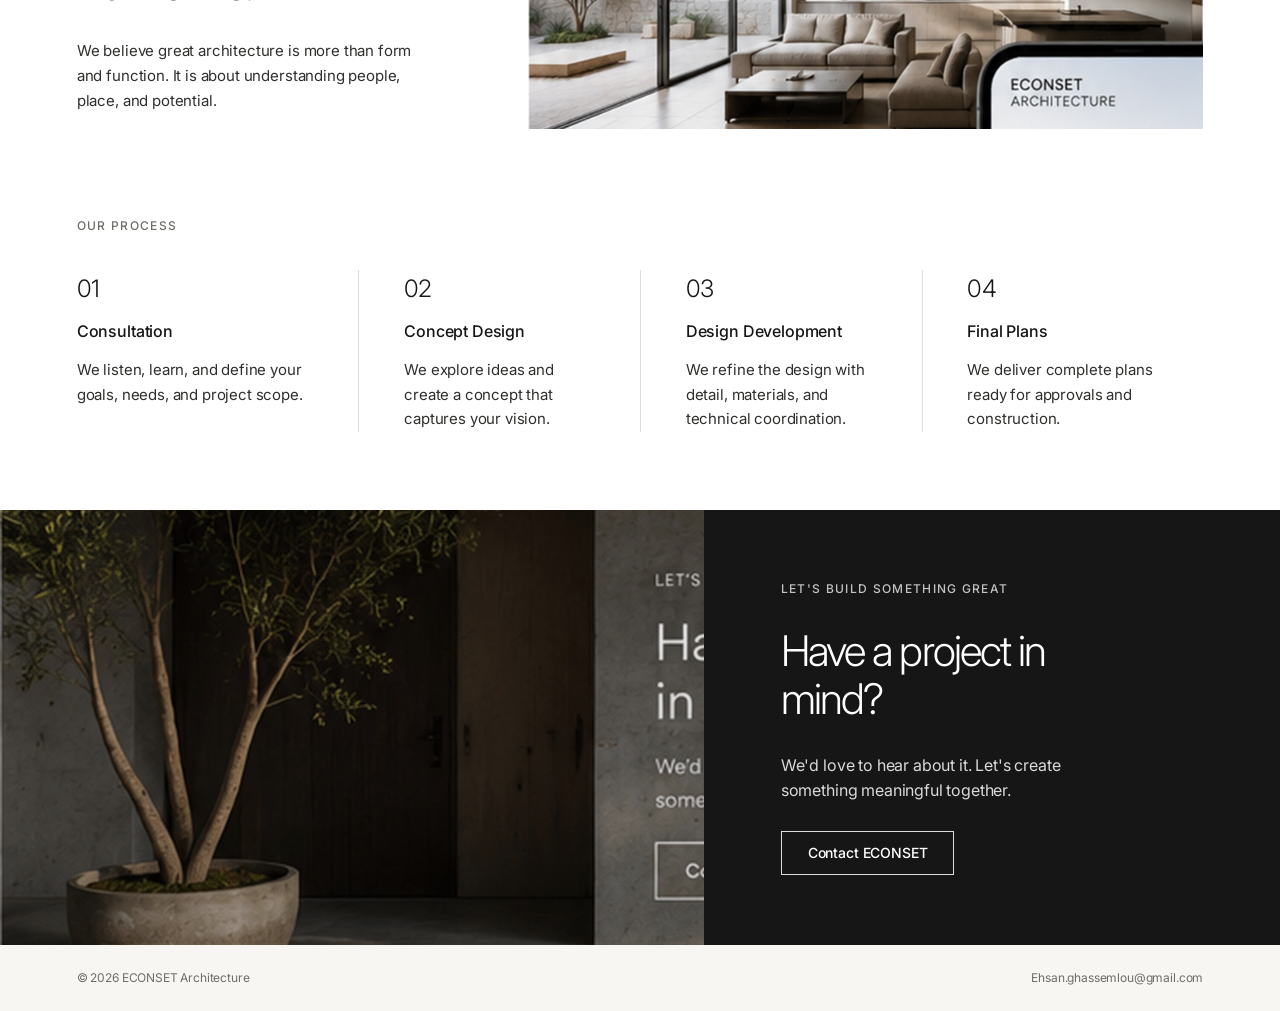
==== commit f71c2dd6: "Add ECONSET logo and refine services contact layout" ====
--- a/index.html
+++ b/index.html
@@ -11,7 +11,8 @@
     <div class="site-shell">
       <header class="site-header">
         <a class="logo" href="index.html" aria-label="ECONSET Architecture home">
-          ECONSET<br />ARCHITECTURE
+          <img src="assets/econset-logo-icon.png" alt="" />
+          <span>ECONSET<br />ARCHITECTURE</span>
         </a>
         <nav class="nav" aria-label="Primary navigation" data-nav>
           <a href="index.html" data-nav-link="home">Home</a>
--- a/styles.css
+++ b/styles.css
@@ -65,11 +65,19 @@
 }
 
 .logo {
+  display: inline-flex;
+  align-items: center;
+  gap: 12px;
   font-size: clamp(18px, 1.6vw, 23px);
   font-weight: 500;
   line-height: 1.08;
   letter-spacing: 0.01em;
   text-transform: uppercase;
+}
+.logo img {
+  width: clamp(34px, 3.5vw, 46px);
+  height: clamp(34px, 3.5vw, 46px);
+  object-fit: contain;
 }
 
 .nav {
@@ -311,7 +319,7 @@
 }
 .process-list span { color: var(--color-muted); font-size: 22px; font-weight: 300; }
 .process-list h2 { margin: 0; font-size: clamp(23px, 2.6vw, 34px); }
-.process-copy { max-width: 760px; margin-top: 42px; margin-left: auto; }
+.process-copy { max-width: 760px; margin-top: 12px; margin-bottom: 42px; }
 
 .narrative {
   max-width: 920px;
@@ -328,22 +336,23 @@
 .contact-grid {
   display: grid;
   grid-template-columns: minmax(280px, 0.65fr) minmax(360px, 1fr);
-  gap: clamp(42px, 8vw, 118px);
+  gap: 0;
   align-items: stretch;
   border-top: 1px solid var(--color-line);
 }
-.contact-panel {
-  min-height: 100%;
-  padding: clamp(30px, 4vw, 46px);
-  border: 1px solid var(--color-line);
-  background: var(--color-paper);
-}
 .contact-details {
   display: grid;
   align-content: start;
   gap: 20px;
+  padding-right: clamp(34px, 6vw, 78px);
   font-size: clamp(17px, 1.6vw, 21px);
   font-weight: 300;
+}
+.contact-form {
+  display: grid;
+  gap: 20px;
+  padding-left: clamp(34px, 6vw, 78px);
+  border-left: 1px solid var(--color-line);
 }
 .contact-item {
   display: grid;
@@ -362,7 +371,6 @@
   stroke-linejoin: round;
 }
 .contact-details .button { margin-top: 18px; width: fit-content; }
-.contact-form { display: grid; gap: 20px; }
 .contact-form label { display: grid; gap: 8px; color: var(--color-muted); font-size: 12px; font-weight: 500; letter-spacing: 0.08em; text-transform: uppercase; }
 .contact-form input, .contact-form textarea {
   width: 100%;
@@ -413,7 +421,8 @@
   .nav.is-open { transform: translateY(0); }
   .nav a { width: fit-content; padding: 12px 0 5px; }
   .menu-button { display: block; }
-  .logo { font-size: 14px; }
+  .logo { gap: 9px; font-size: 14px; }
+  .logo img { width: 30px; height: 30px; }
   .hero {
     min-height: 760px;
     padding: 142px 28px 64px;
@@ -436,7 +445,8 @@
   .process-list article { grid-template-columns: 1fr; gap: 8px; }
   .cta-image { min-height: 300px; }
   .cta-content { padding: 48px 28px 58px; }
-  .contact-panel { padding: 28px; }
+  .contact-details { padding-right: 0; }
+  .contact-form { padding-left: 0; padding-top: 34px; border-left: 0; border-top: 1px solid var(--color-line); }
   .contact-form .button, .contact-details .button { width: 100%; }
   .site-footer { flex-direction: column; padding: 22px 28px; }
 }
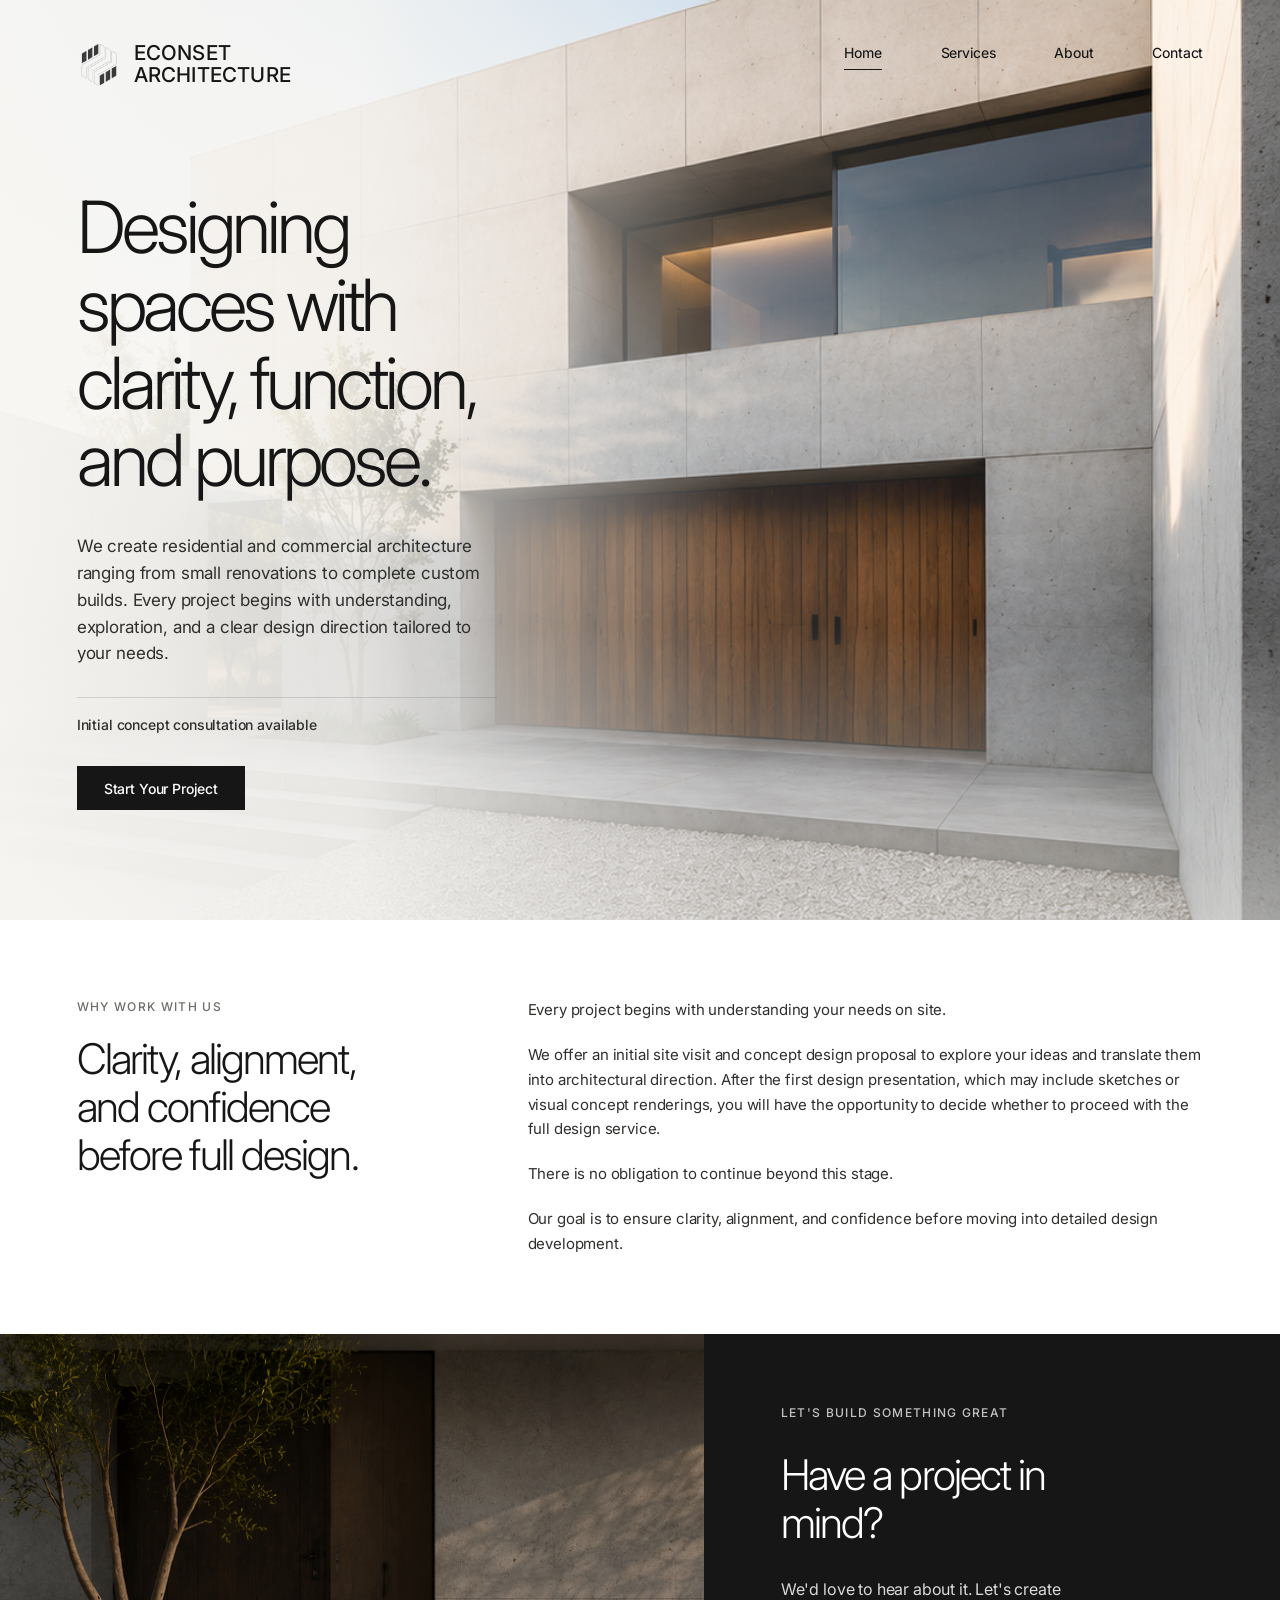
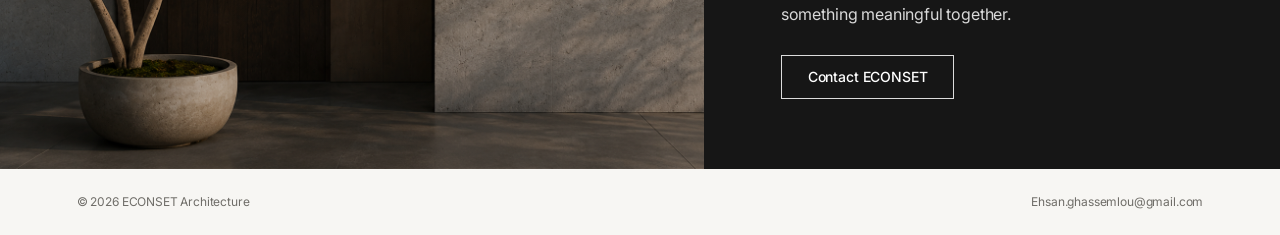
==== commit 9bb6f9d0: "Refactor ECONSET content and shared layout" ====
--- a/index.html
+++ b/index.html
@@ -9,105 +9,11 @@
   </head>
   <body data-page="home">
     <div class="site-shell">
-      <header class="site-header">
-        <a class="logo" href="index.html" aria-label="ECONSET Architecture home">
-          <img src="assets/econset-logo-icon.png" alt="" />
-          <span>ECONSET<br />ARCHITECTURE</span>
-        </a>
-        <nav class="nav" aria-label="Primary navigation" data-nav>
-          <a href="index.html" data-nav-link="home">Home</a>
-          <a href="services.html" data-nav-link="services">Services</a>
-          <a href="about.html" data-nav-link="about">About</a>
-          <a href="contact.html" data-nav-link="contact">Contact</a>
-        </nav>
-        <button class="menu-button" type="button" aria-label="Open menu" aria-expanded="false" data-menu-button>
-          <span></span>
-          <span></span>
-        </button>
-      </header>
-
-      <main>
-        <section class="hero">
-          <div class="hero-content">
-            <p class="section-label">ECONSET Architecture</p>
-            <h1>Designing spaces with clarity, function, and purpose.</h1>
-            <p>
-              We create residential and commercial architecture ranging from small renovations to complete custom builds.
-              Every project begins with understanding, exploration, and a clear design direction tailored to your needs.
-            </p>
-            <p class="hero-note">Initial concept consultation available</p>
-            <a class="button" href="contact.html">Start Your Project</a>
-          </div>
-        </section>
-
-        <section class="section intro-grid">
-          <div>
-            <p class="section-label">What We Do for You</p>
-            <h2>Architecture tailored to context, function, and client vision.</h2>
-          </div>
-          <div class="body-copy">
-            <p>
-              At ECONSET Architecture, we provide design services across a wide range of residential, commercial, and
-              institutional projects from small renovations to full-scale architectural developments.
-            </p>
-            <a class="text-link" href="services.html">View services</a>
-          </div>
-        </section>
-
-        <section class="section about-strip">
-          <div>
-            <p class="section-label">About Us</p>
-            <h2>Design with purpose.<br />Built for life.</h2>
-            <p>
-              We believe great architecture is more than form and function. It is about understanding people, place, and
-              potential.
-            </p>
-          </div>
-          <img src="assets/interior.jpg" alt="Warm minimal interior architecture" />
-        </section>
-
-        <section class="section process-preview">
-          <p class="section-label">Our Process</p>
-          <div class="process-grid">
-            <article>
-              <span>01</span>
-              <h3>Consultation</h3>
-              <p>We listen, learn, and define your goals, needs, and project scope.</p>
-            </article>
-            <article>
-              <span>02</span>
-              <h3>Concept Design</h3>
-              <p>We explore ideas and create a concept that captures your vision.</p>
-            </article>
-            <article>
-              <span>03</span>
-              <h3>Design Development</h3>
-              <p>We refine the design with detail, materials, and technical coordination.</p>
-            </article>
-            <article>
-              <span>04</span>
-              <h3>Final Plans</h3>
-              <p>We deliver complete plans ready for approvals and construction.</p>
-            </article>
-          </div>
-        </section>
-
-        <section class="cta">
-          <div class="cta-image" aria-hidden="true"></div>
-          <div class="cta-content">
-            <p class="section-label">Let's Build Something Great</p>
-            <h2>Have a project in mind?</h2>
-            <p>We'd love to hear about it. Let's create something meaningful together.</p>
-            <a class="button button-outline" href="contact.html">Contact ECONSET</a>
-          </div>
-        </section>
-      </main>
-
-      <footer class="site-footer">
-        <p>&copy; 2026 ECONSET Architecture</p>
-        <a href="mailto:Ehsan.ghassemlou@gmail.com">Ehsan.ghassemlou@gmail.com</a>
-      </footer>
+      <header data-site-header></header>
+      <main data-page-content></main>
+      <footer data-site-footer></footer>
     </div>
+    <script src="site-data.js"></script>
     <script src="script.js"></script>
   </body>
 </html>
--- a/styles.css
+++ b/styles.css
@@ -126,7 +126,8 @@
     linear-gradient(90deg, rgba(247,246,243,0.97) 0%, rgba(247,246,243,0.86) 28%, rgba(247,246,243,0.18) 58%, rgba(247,246,243,0) 100%),
     url("assets/hero-exterior.jpg");
   background-size: cover;
-  background-position: center right;
+  background-position: right center;
+  background-repeat: no-repeat;
 }
 .hero::after {
   content: "";
@@ -262,7 +263,8 @@
     linear-gradient(rgba(0,0,0,0.08), rgba(0,0,0,0.16)),
     url("assets/courtyard.jpg");
   background-size: cover;
-  background-position: center left;
+  background-position: left bottom;
+  background-repeat: no-repeat;
 }
 .cta-content { max-width: 470px; padding: 70px var(--section-x); }
 .cta .section-label { color: rgba(255,255,255,0.74); }
@@ -291,6 +293,24 @@
   aspect-ratio: 1.35 / 1;
   object-fit: cover;
   object-position: center;
+}
+.image-edge-fade {
+  position: relative;
+  width: 100%;
+  background: var(--color-paper);
+  overflow: hidden;
+}
+.image-edge-fade::after {
+  content: "";
+  position: absolute;
+  inset: 0;
+  pointer-events: none;
+  background:
+    linear-gradient(to right, var(--color-paper), rgba(247,246,243,0) 10px, rgba(247,246,243,0) calc(100% - 10px), var(--color-paper)),
+    linear-gradient(to bottom, var(--color-paper), rgba(247,246,243,0) 10px, rgba(247,246,243,0) calc(100% - 10px), var(--color-paper));
+}
+.image-edge-fade img {
+  width: 100%;
 }
 .contact-hero img {
   aspect-ratio: 1.18 / 1;
@@ -432,7 +452,9 @@
     background:
       linear-gradient(180deg, rgba(247,246,243,0.90) 0%, rgba(247,246,243,0.78) 35%, rgba(247,246,243,0.28) 72%, rgba(247,246,243,0.82) 100%),
       url("assets/hero-exterior.jpg");
-    background-position: center;
+    background-size: cover;
+    background-position: right center;
+    background-repeat: no-repeat;
   }
   .hero h1 { font-size: clamp(40px, 13vw, 56px); margin-bottom: 24px; }
   .hero p { font-size: 14px; max-width: 320px; }
@@ -443,7 +465,7 @@
   .process-grid { grid-template-columns: 1fr; gap: 28px; }
   .process-grid article, .process-grid article + article { padding: 0 0 26px; border-left: 0; border-bottom: 1px solid var(--color-line); }
   .process-list article { grid-template-columns: 1fr; gap: 8px; }
-  .cta-image { min-height: 300px; }
+  .cta-image { min-height: 300px; background-position: left bottom; }
   .cta-content { padding: 48px 28px 58px; }
   .contact-details { padding-right: 0; }
   .contact-form { padding-left: 0; padding-top: 34px; border-left: 0; border-top: 1px solid var(--color-line); }
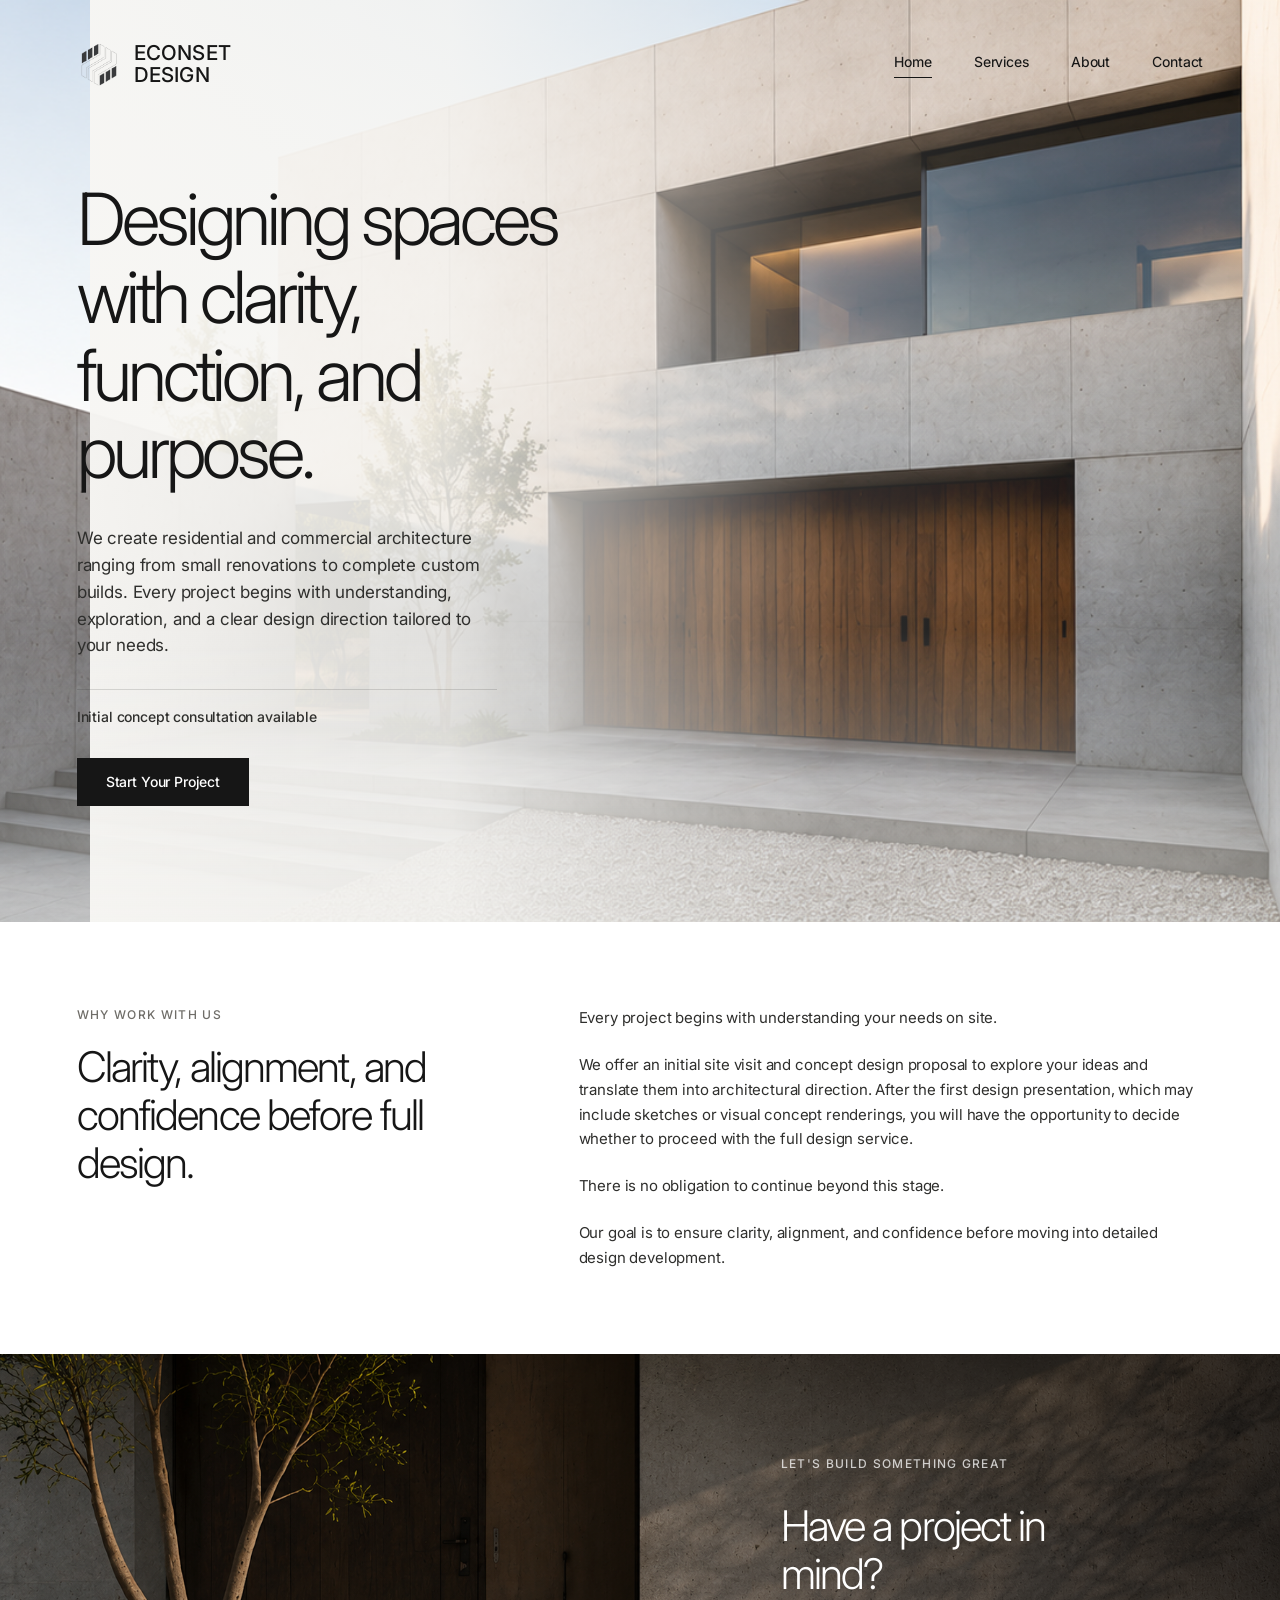
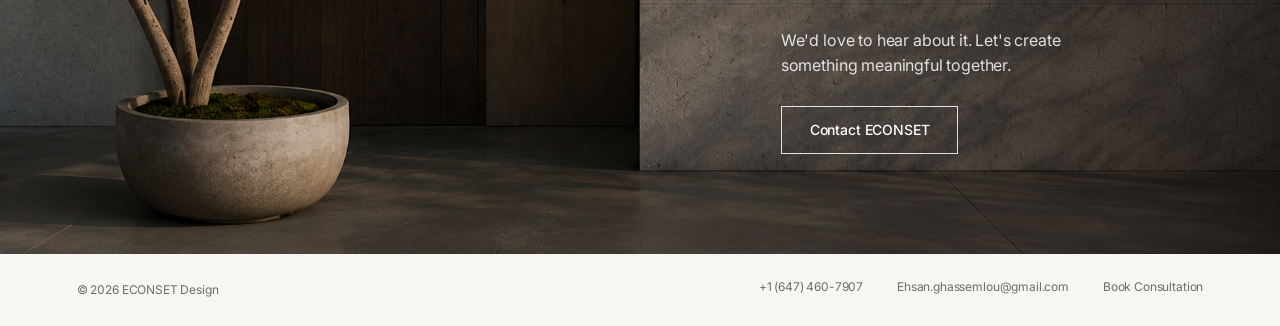
==== commit ccd039d4: "Update ECONSET branding and contact layout" ====
--- a/index.html
+++ b/index.html
@@ -3,8 +3,8 @@
   <head>
     <meta charset="utf-8" />
     <meta name="viewport" content="width=device-width, initial-scale=1" />
-    <meta name="description" content="ECONSET Architecture designs residential and commercial spaces with clarity, function, and purpose." />
-    <title>ECONSET Architecture</title>
+    <meta name="description" content="ECONSET Design creates residential and commercial spaces with clarity, function, and purpose." />
+    <title>ECONSET Design</title>
     <link rel="stylesheet" href="styles.css" />
   </head>
   <body data-page="home">
--- a/styles.css
+++ b/styles.css
@@ -16,6 +16,7 @@
   --page-max: 1280px;
   --section-x: clamp(24px, 6vw, 78px);
   --transition: 180ms ease;
+  --ease-luxe: cubic-bezier(0.16, 1, 0.3, 1);
 }
 
 * { box-sizing: border-box; }
@@ -29,10 +30,14 @@
   line-height: 1.55;
   letter-spacing: -0.01em;
 }
+body.is-ready main {
+  animation: pageFadeUp 620ms var(--ease-luxe) both;
+}
 body.menu-open { overflow: hidden; }
 img { max-width: 100%; display: block; }
 a { color: inherit; text-decoration: none; }
 p, h1, h2, h3 { margin: 0; }
+p, h1, h2, h3, a, span { overflow-wrap: break-word; }
 
 .site-shell {
   width: min(100%, var(--page-max));
@@ -49,7 +54,7 @@
   width: min(100%, var(--page-max));
   transform: translateX(-50%);
   display: flex;
-  align-items: flex-start;
+  align-items: center;
   justify-content: space-between;
   padding: 42px var(--section-x) 0;
 }
@@ -83,17 +88,29 @@
 .nav {
   display: flex;
   align-items: center;
-  gap: clamp(34px, 4.6vw, 64px);
+  gap: clamp(24px, 3.3vw, 48px);
   font-size: 14px;
   font-weight: 450;
 }
 .nav a {
+  position: relative;
   padding-bottom: 5px;
-  border-bottom: 1px solid transparent;
-  transition: border-color var(--transition), opacity var(--transition);
-}
-.nav a:hover, .nav a.is-active { border-color: currentColor; }
-
+  border-bottom: 0;
+  transition: opacity var(--transition);
+}
+.nav a::after {
+  content: "";
+  position: absolute;
+  right: 0;
+  bottom: 0;
+  left: 0;
+  height: 1px;
+  background: currentColor;
+  transform: scaleX(0);
+  transform-origin: left;
+  transition: transform 420ms var(--ease-luxe);
+}
+.nav a:hover::after, .nav a.is-active::after { transform: scaleX(1); }
 .menu-button {
   display: none;
   width: 28px;
@@ -112,7 +129,7 @@
 .hero {
   position: relative;
   min-height: 800px;
-  padding: 188px var(--section-x) 110px;
+  padding: 180px var(--section-x) 116px;
   display: grid;
   align-items: center;
   isolation: isolate;
@@ -126,8 +143,10 @@
     linear-gradient(90deg, rgba(247,246,243,0.97) 0%, rgba(247,246,243,0.86) 28%, rgba(247,246,243,0.18) 58%, rgba(247,246,243,0) 100%),
     url("assets/hero-exterior.jpg");
   background-size: cover;
-  background-position: right center;
+  background-position: calc(100% + 90px) center;
   background-repeat: no-repeat;
+  transform: scale(1);
+  animation: imageSettle 720ms var(--ease-luxe) both;
 }
 .hero::after {
   content: "";
@@ -137,7 +156,15 @@
   z-index: -1;
   background: linear-gradient(0deg, rgba(247,246,243,0.52), transparent);
 }
-.hero-content { max-width: 470px; }
+.hero-content { width: 100%; max-width: 500px; }
+.hero-content, .page-hero > div, .body-copy, .contact-details, .contact-form { min-width: 0; }
+.hero-content > *, .page-hero > div > * {
+  animation: softRise 680ms var(--ease-luxe) both;
+}
+.hero-content > :nth-child(1), .page-hero > div > :nth-child(1) { animation-delay: 80ms; }
+.hero-content > :nth-child(2), .page-hero > div > :nth-child(2) { animation-delay: 180ms; }
+.hero-content > :nth-child(3), .page-hero > div > :nth-child(3) { animation-delay: 300ms; }
+.hero-content > :nth-child(4), .page-hero > div > :nth-child(4) { animation-delay: 420ms; }
 .hero h1 {
   margin: 0 0 34px;
   max-width: 610px;
@@ -164,20 +191,21 @@
   display: inline-flex;
   align-items: center;
   justify-content: center;
-  min-height: 44px;
-  padding: 0 26px;
+  min-height: 48px;
+  padding: 0 28px;
   border: 1px solid var(--color-ink);
   background: var(--color-ink);
   color: var(--color-white);
   font-size: 14px;
   font-weight: 500;
-  transition: background var(--transition), color var(--transition), border-color var(--transition);
-}
-.button:hover { background: transparent; color: var(--color-ink); }
+  line-height: 1;
+  transition: background var(--transition), color var(--transition), border-color var(--transition), transform var(--transition);
+}
+.button:hover { background: transparent; color: var(--color-ink); transform: translateY(-1px); }
 .button-outline { background: transparent; color: var(--color-white); border-color: rgba(255,255,255,0.85); }
 .button-outline:hover { background: var(--color-white); color: var(--color-ink); }
 
-.section { padding: 78px var(--section-x); }
+.section { padding: 84px var(--section-x); }
 .section-label {
   margin: 0 0 18px;
   color: var(--color-muted);
@@ -196,7 +224,7 @@
   line-height: 1.14;
 }
 h3 { font-size: 16px; font-weight: 500; }
-.body-copy { display: grid; gap: 20px; }
+.body-copy { display: grid; gap: 22px; max-width: 720px; }
 .body-copy p, .page-hero p, .about-strip p, .process-grid p, .service-list p, .process-list p, .narrative p, .contact-details {
   color: var(--color-ink-soft);
   font-size: 15px;
@@ -211,11 +239,15 @@
   font-size: 14px;
   font-weight: 500;
 }
+.section-kicker {
+  max-width: 720px;
+  margin-bottom: 34px;
+}
 
 .intro-grid, .about-strip {
   display: grid;
-  grid-template-columns: minmax(260px, 0.72fr) minmax(420px, 1.45fr);
-  gap: clamp(56px, 9vw, 150px);
+  grid-template-columns: minmax(280px, 0.78fr) minmax(420px, 1.22fr);
+  gap: clamp(52px, 8vw, 120px);
   align-items: start;
 }
 .about-strip img {
@@ -249,33 +281,31 @@
 .process-grid h3 { margin-bottom: 14px; }
 
 .cta {
-  min-height: 420px;
+  min-height: 500px;
   display: grid;
   grid-template-columns: 0.55fr 0.45fr;
   align-items: center;
   color: var(--color-white);
-  background: var(--color-ink);
-}
-.cta-image {
-  height: 100%;
-  min-height: 420px;
   background:
-    linear-gradient(rgba(0,0,0,0.08), rgba(0,0,0,0.16)),
+    linear-gradient(90deg, rgba(0,0,0,0.02) 0%, rgba(0,0,0,0.08) 40%, rgba(0,0,0,0.76) 100%),
     url("assets/courtyard.jpg");
   background-size: cover;
   background-position: left bottom;
   background-repeat: no-repeat;
 }
-.cta-content { max-width: 470px; padding: 70px var(--section-x); }
+.cta-image {
+  display: none;
+}
+.cta-content { max-width: 470px; padding: 70px var(--section-x); grid-column: 2; }
 .cta .section-label { color: rgba(255,255,255,0.74); }
 .cta p { max-width: 330px; margin-bottom: 28px; color: rgba(255,255,255,0.84); }
 
 .page-hero {
-  min-height: 430px;
+  min-height: 450px;
   display: grid;
   align-content: center;
   gap: 24px;
-  padding: 86px var(--section-x);
+  padding: 92px var(--section-x);
   background: var(--color-paper);
 }
 .page-hero h1 {
@@ -287,13 +317,19 @@
   grid-template-columns: minmax(0, 0.82fr) minmax(330px, 0.72fr);
   align-items: center;
   gap: clamp(40px, 7vw, 90px);
+}
+.services-hero p {
+  margin-top: 24px;
 }
 .two-col-hero img, .contact-hero img {
   width: 100%;
   aspect-ratio: 1.35 / 1;
   object-fit: cover;
   object-position: center;
-}
+  animation: imageSettle 720ms var(--ease-luxe) 120ms both;
+  transition: transform 1800ms var(--ease-luxe);
+}
+.two-col-hero:hover img { transform: scale(1.02); }
 .image-edge-fade {
   position: relative;
   width: 100%;
@@ -316,38 +352,97 @@
   aspect-ratio: 1.18 / 1;
   object-position: center;
 }
+.contact-hero {
+  position: relative;
+  min-height: 520px;
+  isolation: isolate;
+  overflow: hidden;
+}
+.contact-hero::before {
+  content: "";
+  position: absolute;
+  inset: 0;
+  z-index: -1;
+  background:
+    linear-gradient(90deg, rgba(247,246,243,0.98) 0%, rgba(247,246,243,0.86) 42%, rgba(247,246,243,0.24) 66%, rgba(247,246,243,0) 100%),
+    url("assets/contact-exterior.jpg");
+  background-size: cover;
+  background-position: right center;
+  background-repeat: no-repeat;
+  animation: imageSettle 720ms var(--ease-luxe) 120ms both;
+}
+.contact-hero > div {
+  max-width: 520px;
+}
+.contact-hero h1 {
+  margin-bottom: 24px;
+}
+.contact-hero img {
+  display: none;
+}
 .about-founder img { object-position: center; }
 
-.service-list { display: grid; border-top: 1px solid var(--color-line); }
+.service-list { display: grid; gap: 0; border-top: 1px solid var(--color-line); }
 .service-list article {
   display: grid;
   grid-template-columns: minmax(280px, 0.7fr) minmax(320px, 1fr);
   gap: clamp(28px, 7vw, 96px);
-  padding: 34px 0;
+  padding: 38px clamp(0px, 1.4vw, 18px);
   border-bottom: 1px solid var(--color-line);
-}
+  transition: background-color var(--transition);
+}
+.service-list article:hover { background: rgba(212, 204, 194, 0.16); }
 .service-list h2 { margin: 0; font-size: clamp(24px, 2.6vw, 34px); }
 
-.process-list { display: grid; margin-top: 34px; border-top: 1px solid var(--color-line); }
+.process-list {
+  display: grid;
+  grid-template-columns: repeat(5, 1fr);
+  margin-top: 34px;
+  border-top: 1px solid var(--color-line);
+  border-bottom: 1px solid var(--color-line);
+}
 .process-list article {
   display: grid;
-  grid-template-columns: 88px minmax(0, 1fr);
-  gap: 34px;
-  align-items: baseline;
-  padding: 28px 0;
-  border-bottom: 1px solid var(--color-line);
-}
+  grid-template-columns: 1fr;
+  gap: 28px;
+  align-content: start;
+  min-height: 210px;
+  padding: 30px clamp(20px, 2.5vw, 32px);
+}
+.process-list article + article { border-left: 1px solid var(--color-line); }
 .process-list span { color: var(--color-muted); font-size: 22px; font-weight: 300; }
-.process-list h2 { margin: 0; font-size: clamp(23px, 2.6vw, 34px); }
-.process-copy { max-width: 760px; margin-top: 12px; margin-bottom: 42px; }
+.process-list h2 { margin: 0; font-size: clamp(19px, 2vw, 25px); line-height: 1.22; }
+.process-copy {
+  max-width: 780px;
+  margin: 12px auto 42px;
+  text-align: center;
+}
+.process-heading {
+  margin-bottom: 24px;
+  font-size: clamp(38px, 5vw, 66px);
+}
 
 .narrative {
-  max-width: 920px;
+  max-width: 780px;
   display: grid;
   gap: 24px;
   margin: 0 auto;
 }
 .narrative h2 { margin-bottom: 8px; }
+.profile-link {
+  min-height: 44px;
+  padding: 0 18px;
+  border: 1px solid var(--color-ink);
+  align-items: center;
+  background: var(--color-ink);
+  color: var(--color-white);
+  transition: background var(--transition), color var(--transition), border-color var(--transition), transform var(--transition);
+}
+.profile-link:hover {
+  background: transparent;
+  color: var(--color-ink);
+  transform: translateY(-1px);
+}
 
 .contact-hero {
   grid-template-columns: minmax(0, 0.82fr) minmax(320px, 0.7fr);
@@ -355,7 +450,7 @@
 }
 .contact-grid {
   display: grid;
-  grid-template-columns: minmax(280px, 0.65fr) minmax(360px, 1fr);
+  grid-template-columns: repeat(2, minmax(0, 1fr));
   gap: 0;
   align-items: stretch;
   border-top: 1px solid var(--color-line);
@@ -363,16 +458,23 @@
 .contact-details {
   display: grid;
   align-content: start;
-  gap: 20px;
+  gap: 22px;
   padding-right: clamp(34px, 6vw, 78px);
-  font-size: clamp(17px, 1.6vw, 21px);
+  font-size: clamp(16px, 1.35vw, 18px);
   font-weight: 300;
 }
 .contact-form {
   display: grid;
-  gap: 20px;
+  grid-template-columns: repeat(2, minmax(0, 1fr));
+  gap: 22px 24px;
   padding-left: clamp(34px, 6vw, 78px);
   border-left: 1px solid var(--color-line);
+  font-size: clamp(16px, 1.35vw, 18px);
+}
+.contact-form label:has(textarea),
+.form-helper,
+.contact-form .button {
+  grid-column: 1 / -1;
 }
 .contact-item {
   display: grid;
@@ -391,7 +493,7 @@
   stroke-linejoin: round;
 }
 .contact-details .button { margin-top: 18px; width: fit-content; }
-.contact-form label { display: grid; gap: 8px; color: var(--color-muted); font-size: 12px; font-weight: 500; letter-spacing: 0.08em; text-transform: uppercase; }
+.contact-form label { display: grid; gap: 8px; color: var(--color-muted); font-size: inherit; font-weight: 500; letter-spacing: 0.08em; text-transform: uppercase; }
 .contact-form input, .contact-form textarea {
   width: 100%;
   border: 0;
@@ -400,14 +502,23 @@
   color: var(--color-ink);
   font: inherit;
   outline: none;
-  padding: 12px 0;
-}
+  padding: 14px 0;
+  min-height: 48px;
+}
+.contact-form textarea { min-height: 128px; }
 .contact-form textarea { resize: vertical; }
 .contact-form input:focus, .contact-form textarea:focus { border-color: var(--color-ink); }
 .contact-form .button { width: fit-content; margin-top: 12px; cursor: pointer; }
+.form-helper {
+  max-width: 460px;
+  color: var(--color-muted);
+  font-size: 13px;
+  line-height: 1.55;
+}
 
 .site-footer {
   display: flex;
+  align-items: center;
   justify-content: space-between;
   gap: 24px;
   padding: 24px var(--section-x);
@@ -415,24 +526,79 @@
   background: var(--color-paper);
   font-size: 12px;
 }
+.footer-links {
+  display: flex;
+  align-items: center;
+  gap: clamp(16px, 3vw, 34px);
+  flex-wrap: wrap;
+}
+.footer-links a {
+  padding-bottom: 4px;
+  border-bottom: 1px solid transparent;
+}
+.footer-links a:hover { border-color: currentColor; }
+
+.reveal {
+  opacity: 0;
+  transform: translateY(14px);
+  transition: opacity 680ms var(--ease-luxe), transform 680ms var(--ease-luxe);
+}
+.reveal.is-visible {
+  opacity: 1;
+  transform: translateY(0);
+}
+
+@keyframes pageFadeUp {
+  from {
+    opacity: 0;
+    transform: translateY(10px);
+  }
+  to {
+    opacity: 1;
+    transform: translateY(0);
+  }
+}
+
+@keyframes softRise {
+  from {
+    opacity: 0;
+    transform: translateY(10px);
+  }
+  to {
+    opacity: 1;
+    transform: translateY(0);
+  }
+}
+
+@keyframes imageSettle {
+  from {
+    opacity: 0;
+    transform: scale(1.02);
+  }
+  to {
+    opacity: 1;
+    transform: scale(1);
+  }
+}
 
 @media (max-width: 860px) {
   .site-header, .static-header {
     position: fixed;
     align-items: center;
-    padding: 22px 24px;
-    background: rgba(247,246,243,0.92);
+    padding: 13px 20px;
+    background: rgba(247,246,243,0.98);
     backdrop-filter: blur(14px);
     box-shadow: 0 1px 0 rgba(22,22,22,0.06);
   }
+  body:not([data-page="home"]) main { padding-top: 58px; }
   .nav {
     position: fixed;
-    top: 68px;
+    top: 56px;
     right: 0;
     left: 0;
     display: grid;
     gap: 0;
-    padding: 8px 24px 22px;
+    padding: 6px 20px 16px;
     background: rgba(247,246,243,0.98);
     border-top: 1px solid rgba(22,22,22,0.08);
     transform: translateY(-125%);
@@ -441,40 +607,95 @@
   .nav.is-open { transform: translateY(0); }
   .nav a { width: fit-content; padding: 12px 0 5px; }
   .menu-button { display: block; }
-  .logo { gap: 9px; font-size: 14px; }
-  .logo img { width: 30px; height: 30px; }
+  .logo { gap: 8px; font-size: 12px; }
+  .logo img { width: 25px; height: 25px; }
   .hero {
-    min-height: 760px;
-    padding: 142px 28px 64px;
+    min-height: 700px;
+    padding: 118px 28px 58px;
     align-items: end;
   }
+  .hero-content { max-width: 334px; }
   .hero::before {
     background:
       linear-gradient(180deg, rgba(247,246,243,0.90) 0%, rgba(247,246,243,0.78) 35%, rgba(247,246,243,0.28) 72%, rgba(247,246,243,0.82) 100%),
       url("assets/hero-exterior.jpg");
     background-size: cover;
+    background-position: calc(100% + 90px) center;
+    background-repeat: no-repeat;
+  }
+  .hero h1 { font-size: clamp(34px, 11vw, 46px); margin-bottom: 22px; }
+  .hero p { font-size: 14px; max-width: 330px; }
+  .page-hero h1 { font-size: clamp(34px, 10.5vw, 48px); }
+  .contact-hero { min-height: 560px; align-content: end; }
+  .contact-hero::before {
+    background:
+      linear-gradient(180deg, rgba(247,246,243,0.92) 0%, rgba(247,246,243,0.76) 48%, rgba(247,246,243,0.34) 72%, rgba(247,246,243,0.90) 100%),
+      url("assets/contact-exterior.jpg");
+    background-size: cover;
     background-position: right center;
     background-repeat: no-repeat;
   }
-  .hero h1 { font-size: clamp(40px, 13vw, 56px); margin-bottom: 24px; }
-  .hero p { font-size: 14px; max-width: 320px; }
-  .section, .page-hero { padding: 56px 28px; }
+  .contact-hero h1,
+  .contact-hero p { max-width: 330px; }
+  h2 { font-size: clamp(26px, 7.2vw, 36px); }
+  .section, .page-hero { padding: 52px 28px; }
   .intro-grid, .about-strip, .two-col-hero, .contact-hero, .contact-grid, .service-list article, .cta { grid-template-columns: 1fr; }
   .about-strip { gap: 36px; }
-  .about-strip img, .two-col-hero img, .contact-hero img { order: -1; aspect-ratio: 1.35 / 1; }
+  .about-strip img, .two-col-hero img { order: -1; aspect-ratio: 1.35 / 1; }
+  .process-list { grid-template-columns: 1fr; }
+  .process-list article + article {
+    border-left: 0;
+    border-top: 1px solid var(--color-line);
+  }
+  .service-list article { gap: 14px; padding: 28px 0; }
   .process-grid { grid-template-columns: 1fr; gap: 28px; }
   .process-grid article, .process-grid article + article { padding: 0 0 26px; border-left: 0; border-bottom: 1px solid var(--color-line); }
-  .process-list article { grid-template-columns: 1fr; gap: 8px; }
-  .cta-image { min-height: 300px; background-position: left bottom; }
-  .cta-content { padding: 48px 28px 58px; }
+  .process-list article { min-height: 0; padding: 24px 0; gap: 12px; }
+  .cta {
+    min-height: 420px;
+    background:
+      linear-gradient(180deg, rgba(0,0,0,0.08) 0%, rgba(0,0,0,0.40) 46%, rgba(0,0,0,0.78) 100%),
+      url("assets/courtyard.jpg");
+    background-size: cover;
+    background-position: left bottom;
+    background-repeat: no-repeat;
+  }
+  .cta-image { display: none; }
+  .cta-content { grid-column: 1; padding: 48px 28px 58px; }
   .contact-details { padding-right: 0; }
-  .contact-form { padding-left: 0; padding-top: 34px; border-left: 0; border-top: 1px solid var(--color-line); }
+  .contact-form { grid-template-columns: 1fr; padding-left: 0; padding-top: 34px; border-left: 0; border-top: 1px solid var(--color-line); }
   .contact-form .button, .contact-details .button { width: 100%; }
-  .site-footer { flex-direction: column; padding: 22px 28px; }
+  .site-footer { flex-direction: column; align-items: flex-start; padding: 22px 28px; }
+  .footer-links { display: grid; gap: 10px; }
+}
+
+@media (prefers-reduced-motion: reduce) {
+  *,
+  *::before,
+  *::after {
+    animation-duration: 0.01ms !important;
+    animation-iteration-count: 1 !important;
+    scroll-behavior: auto !important;
+    transition-duration: 0.01ms !important;
+  }
+  body.is-ready main,
+  .hero-content > *,
+  .hero::before,
+  .page-hero > div > *,
+  .contact-hero::before,
+  .two-col-hero img,
+  .contact-hero img {
+    animation: none !important;
+  }
+  .reveal {
+    opacity: 1 !important;
+    transform: none !important;
+  }
 }
 
 @media (max-width: 480px) {
   body { font-size: 15px; }
-  .hero { min-height: 690px; }
-  .button { width: auto; min-height: 42px; padding-inline: 22px; font-size: 13px; }
-}
+  .hero { min-height: 660px; }
+  .button { width: auto; min-height: 46px; padding-inline: 22px; font-size: 13px; }
+  .section, .page-hero { padding-left: 22px; padding-right: 22px; }
+}
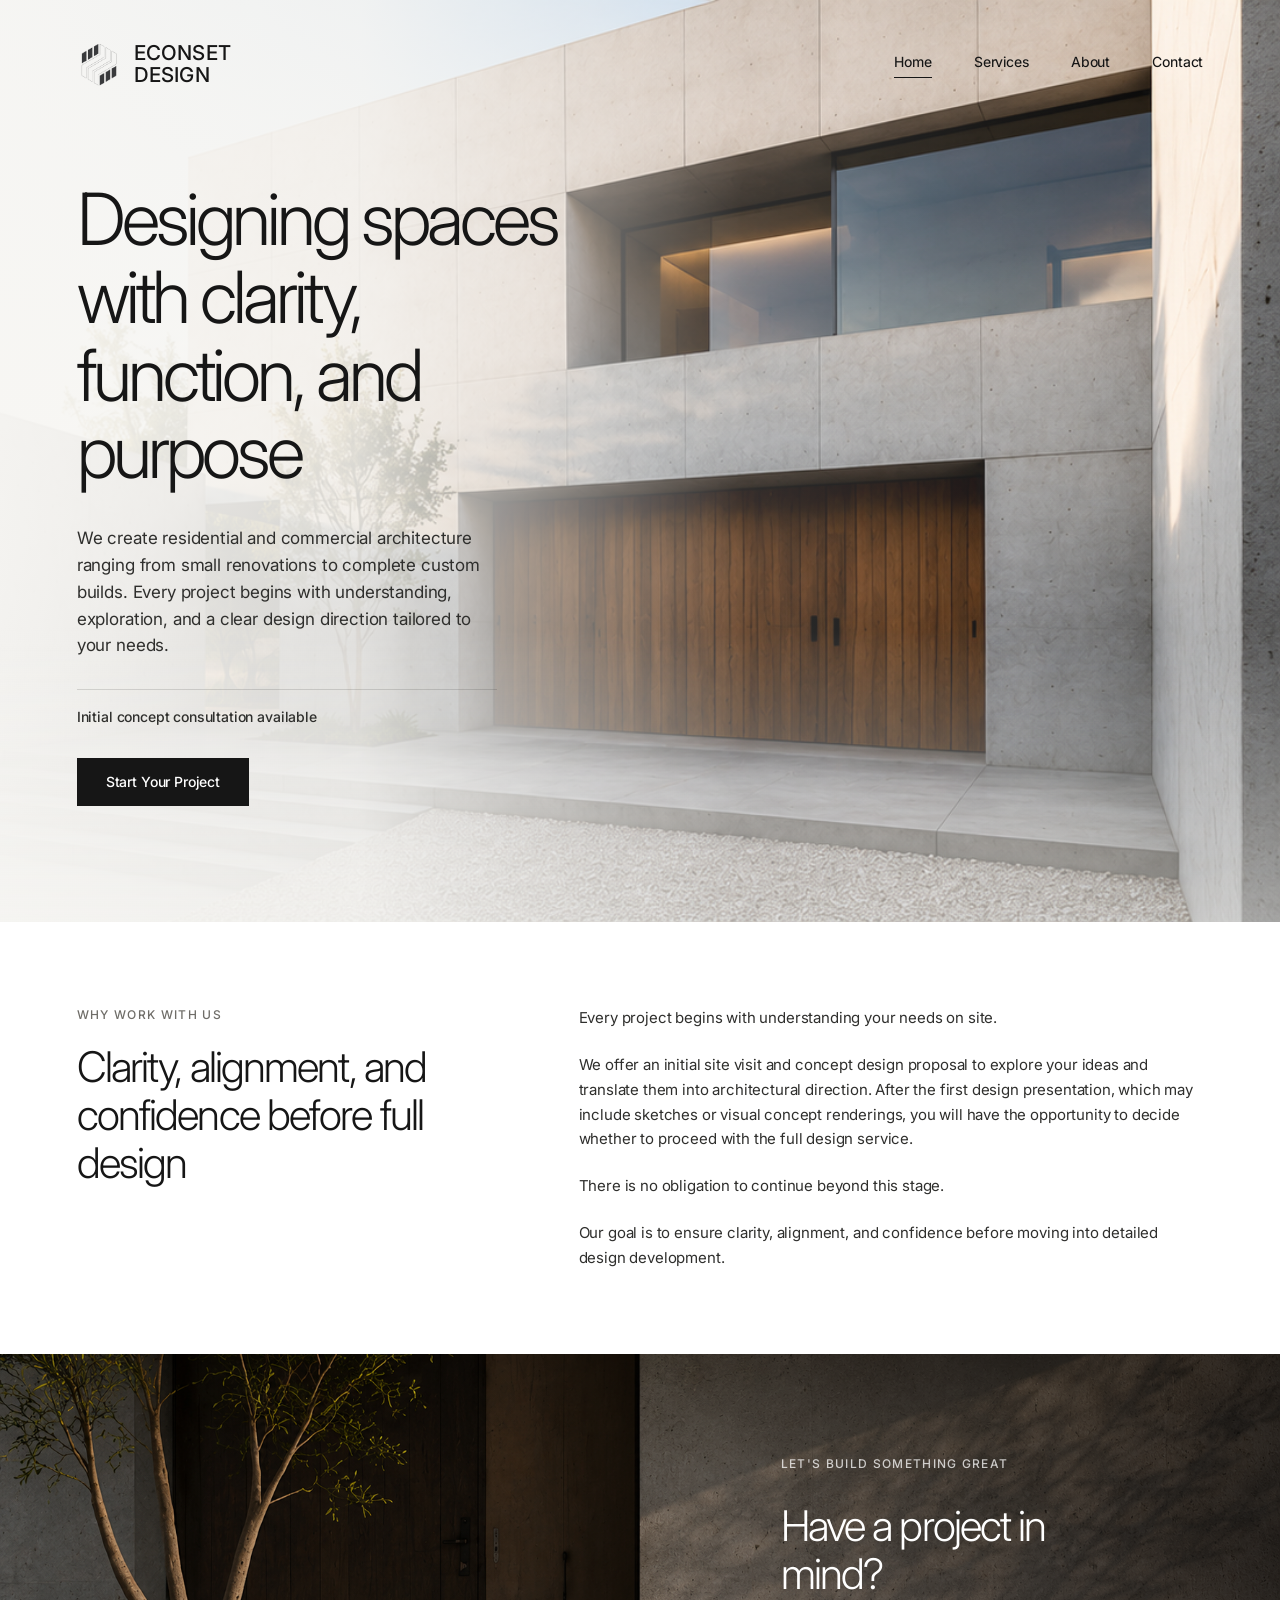
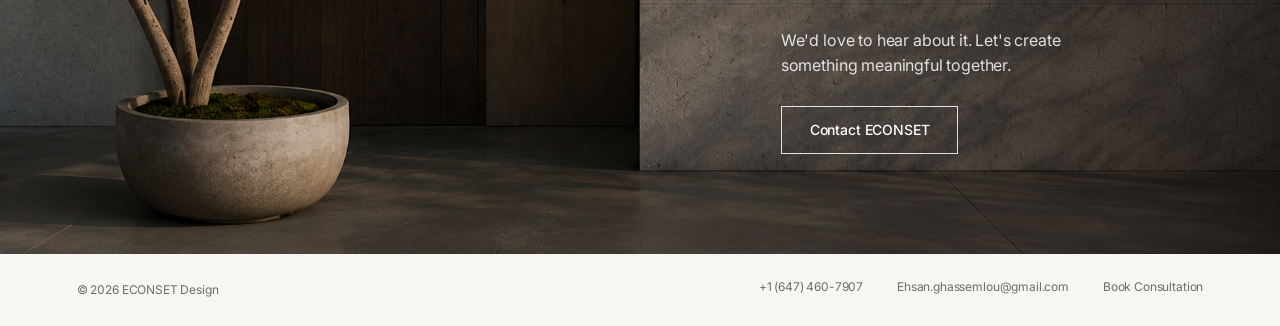
==== commit ac58b3cb: "Refine mobile layout and restore page content" ====
--- a/index.html
+++ b/index.html
@@ -10,10 +10,41 @@
   <body data-page="home">
     <div class="site-shell">
       <header data-site-header></header>
-      <main data-page-content></main>
+      <main data-page-content>
+        <section class="hero">
+          <div class="hero-content">
+            <h1>Designing spaces with clarity, function, and purpose</h1>
+            <p>We create residential and commercial architecture ranging from small renovations to complete custom builds. Every project begins with understanding, exploration, and a clear design direction tailored to your needs.</p>
+            <p class="hero-note">Initial concept consultation available</p>
+            <a class="button" href="contact.html">Start Your Project</a>
+          </div>
+        </section>
+
+        <section class="section intro-grid reveal">
+          <div>
+            <p class="section-label">Why Work With Us</p>
+            <h2 class="home-why-heading"><span>Clarity, alignment,</span> <span>and confidence before full design</span></h2>
+          </div>
+          <div class="body-copy home-why-copy">
+            <p>Every project begins with understanding your needs on site.</p>
+            <p>We offer an initial site visit and concept design proposal to explore your ideas and translate them into architectural direction. After the first design presentation, which may include sketches or visual concept renderings, you will have the opportunity to decide whether to proceed with the full design service.</p>
+            <p>There is no obligation to continue beyond this stage.</p>
+            <p>Our goal is to ensure clarity, alignment, and confidence before moving into detailed design development.</p>
+          </div>
+        </section>
+
+        <section class="cta reveal">
+          <div class="cta-image" aria-hidden="true"></div>
+          <div class="cta-content">
+            <p class="section-label">Let's Build Something Great</p>
+            <h2>Have a project in mind?</h2>
+            <p>We'd love to hear about it. Let's create something meaningful together.</p>
+            <a class="button button-outline" href="contact.html">Contact ECONSET</a>
+          </div>
+        </section>
+      </main>
       <footer data-site-footer></footer>
     </div>
-    <script src="site-data.js"></script>
     <script src="script.js"></script>
   </body>
 </html>
--- a/styles.css
+++ b/styles.css
@@ -143,7 +143,7 @@
     linear-gradient(90deg, rgba(247,246,243,0.97) 0%, rgba(247,246,243,0.86) 28%, rgba(247,246,243,0.18) 58%, rgba(247,246,243,0) 100%),
     url("assets/hero-exterior.jpg");
   background-size: cover;
-  background-position: calc(100% + 90px) center;
+  background-position: 100% center;
   background-repeat: no-repeat;
   transform: scale(1);
   animation: imageSettle 720ms var(--ease-luxe) both;
@@ -415,11 +415,12 @@
 .process-copy {
   max-width: 780px;
   margin: 12px auto 42px;
-  text-align: center;
+  text-align: justify;
 }
 .process-heading {
   margin-bottom: 24px;
   font-size: clamp(38px, 5vw, 66px);
+  text-align: center;
 }
 
 .narrative {
@@ -429,6 +430,7 @@
   margin: 0 auto;
 }
 .narrative h2 { margin-bottom: 8px; }
+.narrative p { text-align: justify; }
 .profile-link {
   min-height: 44px;
   padding: 0 18px;
@@ -457,16 +459,22 @@
 }
 .contact-details {
   display: grid;
+  grid-template-rows: 1fr auto 1fr auto;
   align-content: start;
   gap: 22px;
   padding-right: clamp(34px, 6vw, 78px);
   font-size: clamp(16px, 1.35vw, 18px);
   font-weight: 300;
 }
+.contact-list {
+  display: grid;
+  gap: 22px;
+}
 .contact-form {
   display: grid;
-  grid-template-columns: repeat(2, minmax(0, 1fr));
-  gap: 22px 24px;
+  grid-template-columns: 1fr;
+  align-content: start;
+  gap: 12px;
   padding-left: clamp(34px, 6vw, 78px);
   border-left: 1px solid var(--color-line);
   font-size: clamp(16px, 1.35vw, 18px);
@@ -492,8 +500,8 @@
   stroke-linecap: round;
   stroke-linejoin: round;
 }
-.contact-details .button { margin-top: 18px; width: fit-content; }
-.contact-form label { display: grid; gap: 8px; color: var(--color-muted); font-size: inherit; font-weight: 500; letter-spacing: 0.08em; text-transform: uppercase; }
+.contact-details .button { align-self: end; width: fit-content; }
+.contact-form label { display: grid; gap: 4px; color: var(--color-muted); font-size: inherit; font-weight: 500; letter-spacing: 0.08em; text-transform: uppercase; }
 .contact-form input, .contact-form textarea {
   width: 100%;
   border: 0;
@@ -502,18 +510,52 @@
   color: var(--color-ink);
   font: inherit;
   outline: none;
-  padding: 14px 0;
-  min-height: 48px;
-}
-.contact-form textarea { min-height: 128px; }
+  padding: 8px 0;
+  min-height: 34px;
+}
+.contact-form textarea { height: 78px; min-height: 78px; }
 .contact-form textarea { resize: vertical; }
 .contact-form input:focus, .contact-form textarea:focus { border-color: var(--color-ink); }
-.contact-form .button { width: fit-content; margin-top: 12px; cursor: pointer; }
+.contact-form .button { width: fit-content; margin-top: 0; cursor: pointer; }
 .form-helper {
   max-width: 460px;
   color: var(--color-muted);
   font-size: 13px;
   line-height: 1.55;
+}
+
+@media (min-width: 861px) {
+  .contact-hero-copy span {
+    display: block;
+  }
+
+  .contact-hero-copy span:first-child {
+    white-space: nowrap;
+  }
+
+  .contact-details {
+    min-height: 610px;
+    grid-template-rows: 1fr auto 1fr auto;
+    align-content: stretch;
+  }
+
+  .contact-form label {
+    font-size: clamp(12px, 0.95vw, 14px);
+  }
+
+  .about-founder {
+    grid-template-columns: minmax(0, 0.72fr) minmax(430px, 0.86fr);
+  }
+
+  .about-founder img {
+    width: 100%;
+    aspect-ratio: 1.35 / 1;
+    justify-self: end;
+    object-fit: cover;
+    object-position: right center;
+    -webkit-mask-image: linear-gradient(90deg, transparent 0%, #000 18%, #000 100%);
+    mask-image: linear-gradient(90deg, transparent 0%, #000 18%, #000 100%);
+  }
 }
 
 .site-footer {
@@ -585,74 +627,120 @@
   .site-header, .static-header {
     position: fixed;
     align-items: center;
-    padding: 13px 20px;
-    background: rgba(247,246,243,0.98);
-    backdrop-filter: blur(14px);
-    box-shadow: 0 1px 0 rgba(22,22,22,0.06);
-  }
-  body:not([data-page="home"]) main { padding-top: 58px; }
+    padding: 9px 18px;
+    background: rgba(247,246,243,0.96);
+    backdrop-filter: blur(12px);
+    box-shadow: 0 1px 0 rgba(22,22,22,0.045);
+  }
+  body:not([data-page="home"]) main { padding-top: 52px; }
   .nav {
     position: fixed;
-    top: 56px;
+    top: 50px;
     right: 0;
     left: 0;
     display: grid;
     gap: 0;
-    padding: 6px 20px 16px;
-    background: rgba(247,246,243,0.98);
-    border-top: 1px solid rgba(22,22,22,0.08);
-    transform: translateY(-125%);
+    padding: 4px 18px 12px;
+    background: rgba(247,246,243,0.97);
+    border-top: 1px solid rgba(22,22,22,0.055);
+    transform: translateY(calc(-100% - 52px));
     transition: transform var(--transition);
   }
   .nav.is-open { transform: translateY(0); }
-  .nav a { width: fit-content; padding: 12px 0 5px; }
-  .menu-button { display: block; }
-  .logo { gap: 8px; font-size: 12px; }
-  .logo img { width: 25px; height: 25px; }
+  .nav a { width: fit-content; padding: 10px 0 5px; }
+  .menu-button {
+    display: flex;
+    flex-direction: column;
+    justify-content: center;
+    align-items: center;
+    gap: 4px;
+    width: 40px;
+    height: 40px;
+    margin-right: -8px;
+  }
+  .menu-button span {
+    width: 22px;
+    margin: 0;
+    transform-origin: center;
+    transition: transform var(--transition), opacity var(--transition);
+  }
+  body.menu-open .menu-button span:first-child { transform: translateY(2.5px) rotate(38deg); }
+  body.menu-open .menu-button span:last-child { transform: translateY(-2.5px) rotate(-38deg); }
+  .logo { gap: 7px; font-size: 11px; }
+  .logo img { width: 22px; height: 22px; }
   .hero {
-    min-height: 700px;
-    padding: 118px 28px 58px;
+    min-height: 620px;
+    padding: 96px 26px 48px;
     align-items: end;
   }
-  .hero-content { max-width: 334px; }
+  .hero-content { max-width: 336px; }
   .hero::before {
     background:
-      linear-gradient(180deg, rgba(247,246,243,0.90) 0%, rgba(247,246,243,0.78) 35%, rgba(247,246,243,0.28) 72%, rgba(247,246,243,0.82) 100%),
+      linear-gradient(180deg, rgba(247,246,243,0.88) 0%, rgba(247,246,243,0.72) 32%, rgba(247,246,243,0.20) 72%, rgba(247,246,243,0.84) 100%),
       url("assets/hero-exterior.jpg");
     background-size: cover;
-    background-position: calc(100% + 90px) center;
+    background-position: 82% center;
     background-repeat: no-repeat;
-  }
-  .hero h1 { font-size: clamp(34px, 11vw, 46px); margin-bottom: 22px; }
-  .hero p { font-size: 14px; max-width: 330px; }
+    filter: saturate(0.72);
+  }
+  .hero h1 { font-size: clamp(33px, 10.4vw, 44px); margin-bottom: 18px; line-height: 1.07; }
+  .hero p { max-width: 330px; margin-bottom: 22px; font-size: 14px; line-height: 1.6; }
+  .hero-note { padding-top: 12px; }
   .page-hero h1 { font-size: clamp(34px, 10.5vw, 48px); }
-  .contact-hero { min-height: 560px; align-content: end; }
+  .contact-hero {
+    min-height: 430px;
+    align-content: start;
+    padding-top: 76px;
+  }
   .contact-hero::before {
     background:
-      linear-gradient(180deg, rgba(247,246,243,0.92) 0%, rgba(247,246,243,0.76) 48%, rgba(247,246,243,0.34) 72%, rgba(247,246,243,0.90) 100%),
+      linear-gradient(180deg, rgba(247,246,243,0.90) 0%, rgba(247,246,243,0.72) 46%, rgba(247,246,243,0.30) 70%, rgba(247,246,243,0.92) 100%),
       url("assets/contact-exterior.jpg");
     background-size: cover;
-    background-position: right center;
+    background-position: 70% center;
     background-repeat: no-repeat;
   }
   .contact-hero h1,
   .contact-hero p { max-width: 330px; }
-  h2 { font-size: clamp(26px, 7.2vw, 36px); }
-  .section, .page-hero { padding: 52px 28px; }
+  .home-why-heading span { display: block; }
+  .home-why-heading { font-size: clamp(21px, 5.45vw, 24px); }
+  .home-why-copy p { text-align: justify; }
+  h2 { font-size: clamp(23px, 6vw, 30px); }
+  .section, .page-hero { padding: 44px 26px; }
+  .page-hero.contact-hero { padding-top: 76px; }
   .intro-grid, .about-strip, .two-col-hero, .contact-hero, .contact-grid, .service-list article, .cta { grid-template-columns: 1fr; }
   .about-strip { gap: 36px; }
   .about-strip img, .two-col-hero img { order: -1; aspect-ratio: 1.35 / 1; }
+  .two-col-hero { gap: 28px; }
+  .two-col-hero img { max-height: 270px; object-position: center; }
+  .about-founder img { max-height: 320px; object-position: center 38%; }
+  .image-edge-fade { max-height: 270px; }
+  .body-copy { gap: 16px; max-width: 36rem; }
+  .body-copy p, .page-hero p, .about-strip p, .process-grid p, .service-list p, .process-list p, .narrative p, .contact-details {
+    font-size: 14px;
+    line-height: 1.68;
+  }
   .process-list { grid-template-columns: 1fr; }
   .process-list article + article {
     border-left: 0;
     border-top: 1px solid var(--color-line);
   }
-  .service-list article { gap: 14px; padding: 28px 0; }
+  .service-list { border-top-color: rgba(22,22,22,0.12); }
+  .service-list article { gap: 12px; padding: 24px 0; }
+  .service-list h2 { font-size: clamp(22px, 7vw, 30px); line-height: 1.12; }
   .process-grid { grid-template-columns: 1fr; gap: 28px; }
   .process-grid article, .process-grid article + article { padding: 0 0 26px; border-left: 0; border-bottom: 1px solid var(--color-line); }
-  .process-list article { min-height: 0; padding: 24px 0; gap: 12px; }
+  .process-heading { margin-bottom: 18px; font-size: clamp(32px, 10vw, 44px); }
+  .process-copy { margin-bottom: 28px; text-align: justify; }
+  .process-list { margin-top: 26px; }
+  .process-list article { min-height: 0; padding: 20px 0; gap: 10px; }
+  .process-list span { font-size: 20px; }
+  .process-list h2 { font-size: clamp(19px, 5.8vw, 24px); }
+  .narrative { gap: 18px; }
+  .narrative p { line-height: 1.72; }
+  .profile-link { width: 100%; min-height: 48px; justify-content: center; }
   .cta {
-    min-height: 420px;
+    min-height: 390px;
     background:
       linear-gradient(180deg, rgba(0,0,0,0.08) 0%, rgba(0,0,0,0.40) 46%, rgba(0,0,0,0.78) 100%),
       url("assets/courtyard.jpg");
@@ -661,12 +749,38 @@
     background-repeat: no-repeat;
   }
   .cta-image { display: none; }
-  .cta-content { grid-column: 1; padding: 48px 28px 58px; }
-  .contact-details { padding-right: 0; }
-  .contact-form { grid-template-columns: 1fr; padding-left: 0; padding-top: 34px; border-left: 0; border-top: 1px solid var(--color-line); }
+  .cta-content { grid-column: 1; padding: 42px 26px 50px; }
+  .contact-grid { gap: 0; }
+  .contact-details {
+    grid-template-rows: none;
+    gap: 16px;
+    padding-right: 0;
+    font-size: 15px;
+  }
+  .contact-item {
+    grid-template-columns: 22px minmax(0, 1fr);
+    gap: 14px;
+    min-height: 44px;
+    align-items: center;
+  }
+  .contact-item svg { width: 19px; height: 19px; margin-top: 0; }
+  .contact-form {
+    grid-template-columns: 1fr;
+    gap: 14px;
+    padding-left: 0;
+    padding-top: 26px;
+    border-left: 0;
+    border-top: 1px solid var(--color-line);
+    font-size: 15px;
+  }
+  .contact-form input, .contact-form textarea {
+    min-height: 44px;
+    padding: 10px 0;
+  }
+  .contact-form textarea { height: 116px; min-height: 116px; }
   .contact-form .button, .contact-details .button { width: 100%; }
-  .site-footer { flex-direction: column; align-items: flex-start; padding: 22px 28px; }
-  .footer-links { display: grid; gap: 10px; }
+  .site-footer { flex-direction: column; align-items: flex-start; gap: 10px; padding: 18px 26px; }
+  .footer-links { display: grid; gap: 8px; }
 }
 
 @media (prefers-reduced-motion: reduce) {
@@ -695,7 +809,20 @@
 
 @media (max-width: 480px) {
   body { font-size: 15px; }
-  .hero { min-height: 660px; }
+  .site-header, .static-header { padding: 8px 16px; }
+  body:not([data-page="home"]) main { padding-top: 49px; }
+  .nav { top: 48px; padding-inline: 16px; transform: translateY(calc(-100% - 50px)); }
+  .hero { min-height: 585px; padding: 88px 22px 42px; }
+  .hero-content { max-width: 320px; }
+  .hero h1 { font-size: clamp(31px, 10.2vw, 41px); }
   .button { width: auto; min-height: 46px; padding-inline: 22px; font-size: 13px; }
-  .section, .page-hero { padding-left: 22px; padding-right: 22px; }
-}
+  .section, .page-hero { padding: 40px 22px; }
+  .contact-hero {
+    min-height: 390px;
+    padding-top: 62px;
+  }
+  .contact-grid { padding-top: 38px; padding-bottom: 38px; }
+  .cta { min-height: 360px; }
+  .cta-content { padding: 38px 22px 46px; }
+  .site-footer { padding-inline: 22px; }
+}
